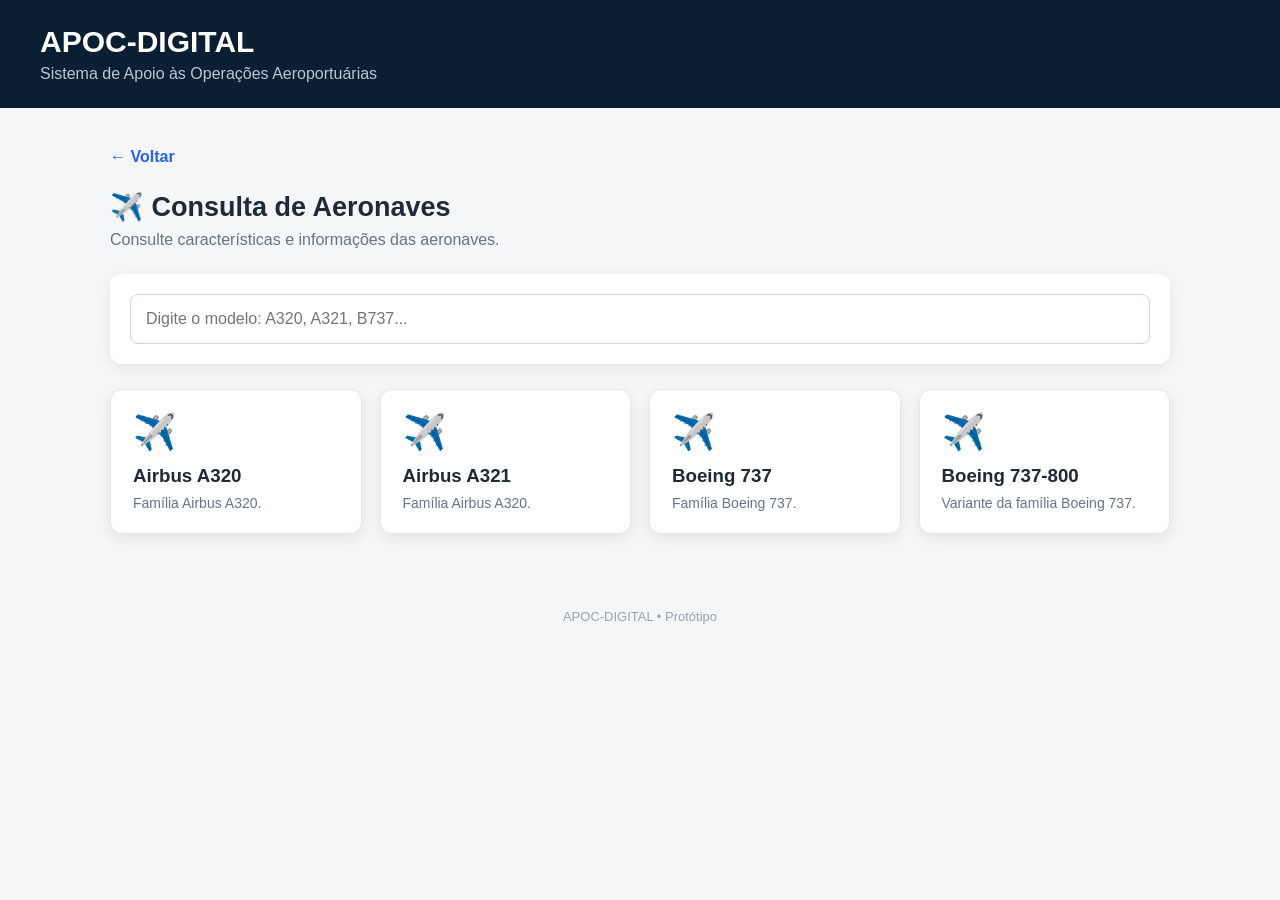
==== aeronaves.html @ 20aebe6c "Create aeronaves.html" ====
<!DOCTYPE html>
<html lang="pt-BR">

<head>

    <meta charset="UTF-8">

    <meta
        name="viewport"
        content="width=device-width, initial-scale=1.0"
    >

    <title>APOC-DIGITAL - Aeronaves</title>


    <style>

        * {
            box-sizing: border-box;
            margin: 0;
            padding: 0;
            font-family: Arial, sans-serif;
        }


        body {
            background: #f4f6f8;
            color: #1f2937;
            min-height: 100vh;
        }


        header {
            background: #0b1f33;
            color: white;
            padding: 25px 40px;
        }


        header h1 {
            font-size: 30px;
        }


        header p {
            margin-top: 6px;
            color: #b9c7d6;
        }


        main {
            max-width: 1100px;
            margin: 40px auto;
            padding: 0 20px;
        }


        .back {
            display: inline-block;
            margin-bottom: 25px;
            color: #2563eb;
            font-weight: bold;
            cursor: pointer;
        }


        .titulo {
            margin-bottom: 25px;
        }


        .titulo h2 {
            font-size: 27px;
            margin-bottom: 8px;
        }


        .titulo p {
            color: #64748b;
        }


        .busca {
            background: white;
            padding: 20px;
            border-radius: 12px;

            box-shadow:
                0 4px 15px rgba(0,0,0,0.08);

            margin-bottom: 25px;
        }


        .busca input {
            width: 100%;
            padding: 15px;

            border: 1px solid #cbd5e1;

            border-radius: 8px;

            font-size: 16px;
        }


        .lista {
            display: grid;

            grid-template-columns:
                repeat(auto-fit, minmax(250px, 1fr));

            gap: 18px;
        }


        .card {
            background: white;

            padding: 22px;

            border-radius: 12px;

            border: 1px solid #e5e7eb;

            box-shadow:
                0 4px 15px rgba(0,0,0,0.08);

            cursor: pointer;

            transition: 0.2s;
        }


        .card:hover {
            transform: translateY(-3px);

            box-shadow:
                0 8px 20px rgba(0,0,0,0.12);
        }


        .icone {
            font-size: 35px;
            margin-bottom: 12px;
        }


        .card h3 {
            margin-bottom: 8px;
        }


        .card p {
            color: #64748b;
            font-size: 14px;
        }


        .resultado {
            display: none;

            background: white;

            margin-top: 30px;

            padding: 25px;

            border-radius: 12px;

            box-shadow:
                0 4px 15px rgba(0,0,0,0.08);
        }


        .resultado h2 {
            margin-bottom: 20px;
        }


        .informacoes {
            display: grid;

            grid-template-columns:
                repeat(auto-fit, minmax(200px, 1fr));

            gap: 15px;
        }


        .info {
            background: #f8fafc;

            padding: 18px;

            border-radius: 8px;

            border: 1px solid #e2e8f0;
        }


        .info strong {
            display: block;

            margin-bottom: 7px;

            color: #475569;
        }


        .compatibilidade {
            margin-top: 20px;

            padding: 18px;

            background: #eff6ff;

            border: 1px solid #bfdbfe;

            border-radius: 8px;
        }


        .aviso {
            margin-top: 20px;

            padding: 15px;

            border-radius: 8px;

            background: #fff7ed;

            border: 1px solid #fed7aa;

            color: #7c2d12;
        }


        footer {
            text-align: center;

            margin-top: 50px;

            padding: 25px;

            color: #94a3b8;

            font-size: 13px;
        }


    </style>

</head>


<body>


<header>

    <h1>
        APOC-DIGITAL
    </h1>

    <p>
        Sistema de Apoio às Operações Aeroportuárias
    </p>

</header>


<main>


    <div
        class="back"
        onclick="voltar()"
    >
        ← Voltar
    </div>


    <section class="titulo">

        <h2>
            ✈️ Consulta de Aeronaves
        </h2>

        <p>
            Consulte características e informações
            das aeronaves.
        </p>

    </section>


    <section class="busca">

        <input
            type="text"
            id="pesquisa"
            placeholder="Digite o modelo: A320, A321, B737..."
            onkeyup="filtrar()"
        >

    </section>


    <section
        class="lista"
        id="lista"
    >


        <div
            class="card"
            data-nome="a320"
            onclick="abrir('A320')"
        >

            <div class="icone">
                ✈️
            </div>

            <h3>
                Airbus A320
            </h3>

            <p>
                Família Airbus A320.
            </p>

        </div>


        <div
            class="card"
            data-nome="a321"
            onclick="abrir('A321')"
        >

            <div class="icone">
                ✈️
            </div>

            <h3>
                Airbus A321
            </h3>

            <p>
                Família Airbus A320.
            </p>

        </div>


        <div
            class="card"
            data-nome="b737"
            onclick="abrir('B737')"
        >

            <div class="icone">
                ✈️
            </div>

            <h3>
                Boeing 737
            </h3>

            <p>
                Família Boeing 737.
            </p>

        </div>


        <div
            class="card"
            data-nome="b738"
            onclick="abrir('B738')"
        >

            <div class="icone">
                ✈️
            </div>

            <h3>
                Boeing 737-800
            </h3>

            <p>
                Variante da família Boeing 737.
            </p>

        </div>


    </section>


    <section
        class="resultado"
        id="resultado"
    >

        <h2 id="nome"></h2>


        <div class="informacoes">


            <div class="info">

                <strong>
                    Fabricante
                </strong>

                <span id="fabricante"></span>

            </div>


            <div class="info">

                <strong>
                    Envergadura
                </strong>

                <span id="envergadura"></span>

            </div>


            <div class="info">

                <strong>
                    Comprimento
                </strong>

                <span id="comprimento"></span>

            </div>


            <div class="info">

                <strong>
                    Categoria
                </strong>

                <span id="categoria"></span>

            </div>


        </div>


        <div class="compatibilidade">

            <strong>
                🅿️ Compatibilidade com posições
            </strong>

            <p
                id="posicoes"
                style="margin-top: 8px;"
            ></p>

        </div>


        <div class="aviso">

            ⚠️ <strong>Protótipo:</strong>

            Os dados de compatibilidade de posições
            nesta versão são demonstrativos.

            Antes de utilização operacional,
            deverão ser substituídos por dados
            oficiais e validados.

        </div>


    </section>


</main>


<footer>

    APOC-DIGITAL • Protótipo

</footer>


<script>


const aeronaves = {


    A320: {

        nome: "Airbus A320",

        fabricante: "Airbus",

        envergadura: "35,80 m",

        comprimento: "37,57 m",

        categoria: "Código C",

        posicoes:
            "Exemplo: posições compatíveis a definir."

    },


    A321: {

        nome: "Airbus A321",

        fabricante: "Airbus",

        envergadura: "35,80 m",

        comprimento: "44,51 m",

        categoria: "Código C",

        posicoes:
            "Exemplo: posições compatíveis a definir."

    },


    B737: {

        nome: "Boeing 737",

        fabricante: "Boeing",

        envergadura: "28,88 m",

        comprimento: "35,56 m",

        categoria: "Código C",

        posicoes:
            "Exemplo: posições compatíveis a definir."

    },


    B738: {

        nome: "Boeing 737-800",

        fabricante: "Boeing",

        envergadura: "35,80 m",

        comprimento: "39,47 m",

        categoria: "Código C",

        posicoes:
            "Exemplo: posições compatíveis a definir."

    }


};


function abrir(codigo) {

    const aviao =
        aeronaves[codigo];


    document.getElementById("nome").textContent =
        aviao.nome;


    document.getElementById("fabricante").textContent =
        aviao.fabricante;


    document.getElementById("envergadura").textContent =
        aviao.envergadura;


    document.getElementById("comprimento").textContent =
        aviao.comprimento;


    document.getElementById("categoria").textContent =
        aviao.categoria;


    document.getElementById("posicoes").textContent =
        aviao.posicoes;


    document.getElementById("resultado").style.display =
        "block";


    window.scrollTo({

        top:
            document.getElementById("resultado").offsetTop - 20,

        behavior: "smooth"

    });

}


function filtrar() {

    const busca =
        document
        .getElementById("pesquisa")
        .value
        .toLowerCase();


    const cards =
        document.querySelectorAll(".card");


    cards.forEach(function(card) {

        const nome =
            card.dataset.nome;


        if (nome.includes(busca)) {

            card.style.display =
                "block";

        } else {

            card.style.display =
                "none";

        }

    });

}


function voltar() {

    window.location.href =
        "index.html";

}


</script>


</body>

</html>
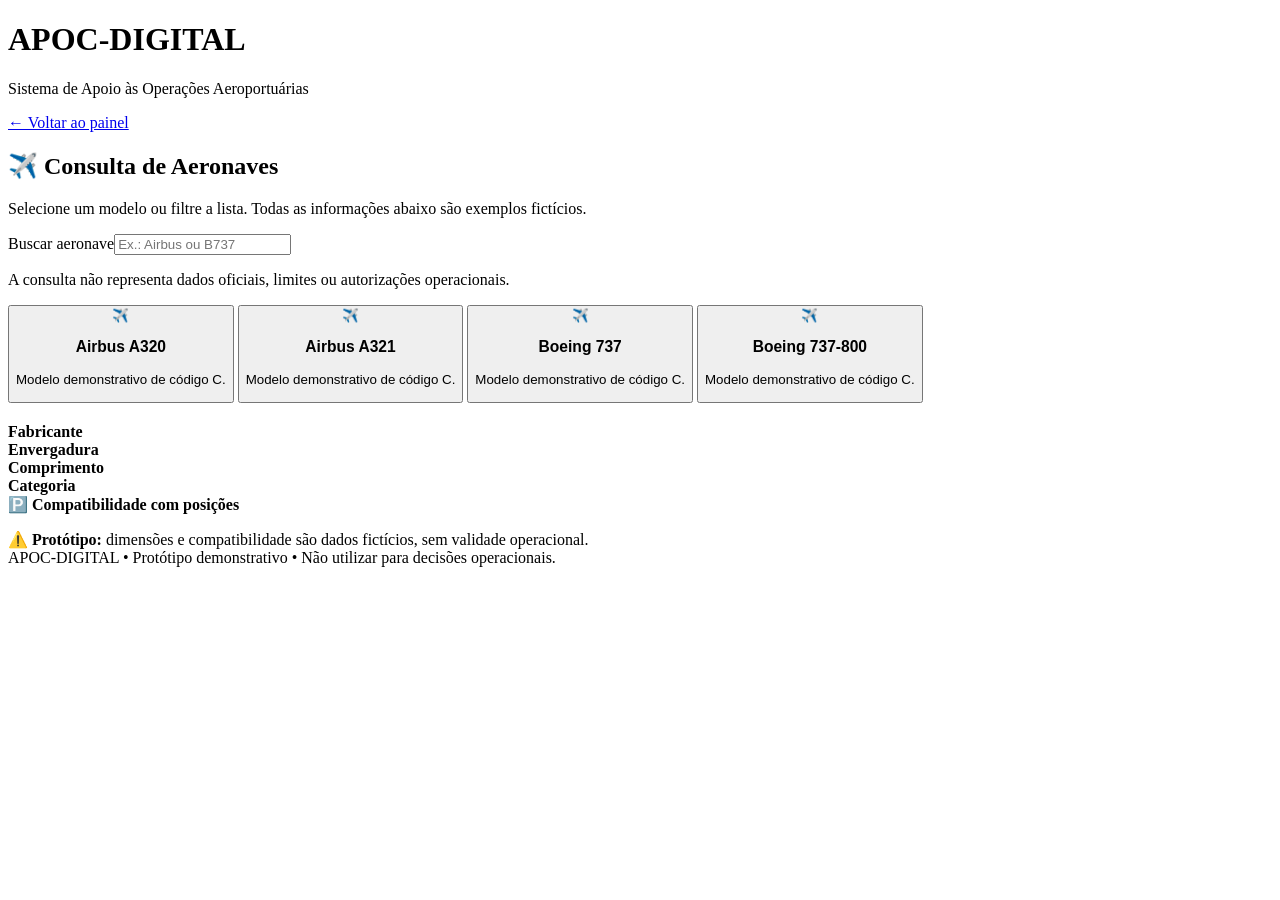
==== commit 01f0417b: "Atualiza protótipo APOC-DIGITAL" ====
--- a/aeronaves.html
+++ b/aeronaves.html
@@ -1,678 +1,52 @@
-<!DOCTYPE html>
+<!doctype html>
 <html lang="pt-BR">
-
 <head>
-
-    <meta charset="UTF-8">
-
-    <meta
-        name="viewport"
-        content="width=device-width, initial-scale=1.0"
-    >
-
-    <title>APOC-DIGITAL - Aeronaves</title>
-
-
-    <style>
-
-        * {
-            box-sizing: border-box;
-            margin: 0;
-            padding: 0;
-            font-family: Arial, sans-serif;
-        }
-
-
-        body {
-            background: #f4f6f8;
-            color: #1f2937;
-            min-height: 100vh;
-        }
-
-
-        header {
-            background: #0b1f33;
-            color: white;
-            padding: 25px 40px;
-        }
-
-
-        header h1 {
-            font-size: 30px;
-        }
-
-
-        header p {
-            margin-top: 6px;
-            color: #b9c7d6;
-        }
-
-
-        main {
-            max-width: 1100px;
-            margin: 40px auto;
-            padding: 0 20px;
-        }
-
-
-        .back {
-            display: inline-block;
-            margin-bottom: 25px;
-            color: #2563eb;
-            font-weight: bold;
-            cursor: pointer;
-        }
-
-
-        .titulo {
-            margin-bottom: 25px;
-        }
-
-
-        .titulo h2 {
-            font-size: 27px;
-            margin-bottom: 8px;
-        }
-
-
-        .titulo p {
-            color: #64748b;
-        }
-
-
-        .busca {
-            background: white;
-            padding: 20px;
-            border-radius: 12px;
-
-            box-shadow:
-                0 4px 15px rgba(0,0,0,0.08);
-
-            margin-bottom: 25px;
-        }
-
-
-        .busca input {
-            width: 100%;
-            padding: 15px;
-
-            border: 1px solid #cbd5e1;
-
-            border-radius: 8px;
-
-            font-size: 16px;
-        }
-
-
-        .lista {
-            display: grid;
-
-            grid-template-columns:
-                repeat(auto-fit, minmax(250px, 1fr));
-
-            gap: 18px;
-        }
-
-
-        .card {
-            background: white;
-
-            padding: 22px;
-
-            border-radius: 12px;
-
-            border: 1px solid #e5e7eb;
-
-            box-shadow:
-                0 4px 15px rgba(0,0,0,0.08);
-
-            cursor: pointer;
-
-            transition: 0.2s;
-        }
-
-
-        .card:hover {
-            transform: translateY(-3px);
-
-            box-shadow:
-                0 8px 20px rgba(0,0,0,0.12);
-        }
-
-
-        .icone {
-            font-size: 35px;
-            margin-bottom: 12px;
-        }
-
-
-        .card h3 {
-            margin-bottom: 8px;
-        }
-
-
-        .card p {
-            color: #64748b;
-            font-size: 14px;
-        }
-
-
-        .resultado {
-            display: none;
-
-            background: white;
-
-            margin-top: 30px;
-
-            padding: 25px;
-
-            border-radius: 12px;
-
-            box-shadow:
-                0 4px 15px rgba(0,0,0,0.08);
-        }
-
-
-        .resultado h2 {
-            margin-bottom: 20px;
-        }
-
-
-        .informacoes {
-            display: grid;
-
-            grid-template-columns:
-                repeat(auto-fit, minmax(200px, 1fr));
-
-            gap: 15px;
-        }
-
-
-        .info {
-            background: #f8fafc;
-
-            padding: 18px;
-
-            border-radius: 8px;
-
-            border: 1px solid #e2e8f0;
-        }
-
-
-        .info strong {
-            display: block;
-
-            margin-bottom: 7px;
-
-            color: #475569;
-        }
-
-
-        .compatibilidade {
-            margin-top: 20px;
-
-            padding: 18px;
-
-            background: #eff6ff;
-
-            border: 1px solid #bfdbfe;
-
-            border-radius: 8px;
-        }
-
-
-        .aviso {
-            margin-top: 20px;
-
-            padding: 15px;
-
-            border-radius: 8px;
-
-            background: #fff7ed;
-
-            border: 1px solid #fed7aa;
-
-            color: #7c2d12;
-        }
-
-
-        footer {
-            text-align: center;
-
-            margin-top: 50px;
-
-            padding: 25px;
-
-            color: #94a3b8;
-
-            font-size: 13px;
-        }
-
-
-    </style>
-
+  <meta charset="UTF-8">
+  <meta name="viewport" content="width=device-width, initial-scale=1.0">
+  <meta name="description" content="Consulta demonstrativa de aeronaves.">
+  <title>APOC-DIGITAL | Aeronaves</title>
+  <link rel="stylesheet" href="styles.css">
 </head>
-
-
 <body>
-
-
-<header>
-
-    <h1>
-        APOC-DIGITAL
-    </h1>
-
-    <p>
-        Sistema de Apoio às Operações Aeroportuárias
-    </p>
-
-</header>
-
-
-<main>
-
-
-    <div
-        class="back"
-        onclick="voltar()"
-    >
-        ← Voltar
-    </div>
-
-
-    <section class="titulo">
-
-        <h2>
-            ✈️ Consulta de Aeronaves
-        </h2>
-
-        <p>
-            Consulte características e informações
-            das aeronaves.
-        </p>
-
+  <header class="site-header"><h1>APOC-DIGITAL</h1><p>Sistema de Apoio às Operações Aeroportuárias</p></header>
+  <main>
+    <a class="back-link" href="index.html">← Voltar ao painel</a>
+    <section class="title-section"><h2>✈️ Consulta de Aeronaves</h2><p>Selecione um modelo ou filtre a lista. Todas as informações abaixo são exemplos fictícios.</p></section>
+    <section class="search-panel"><label for="pesquisa">Buscar aeronave</label><input id="pesquisa" type="search" placeholder="Ex.: Airbus ou B737" autocomplete="off"><p class="search-hint">A consulta não representa dados oficiais, limites ou autorizações operacionais.</p></section>
+    <section class="card-grid" id="lista" aria-live="polite">
+      <button class="card" type="button" data-nome="airbus a320 a320" data-codigo="A320"><div class="card-icon" aria-hidden="true">✈️</div><h3>Airbus A320</h3><p>Modelo demonstrativo de código C.</p></button>
+      <button class="card" type="button" data-nome="airbus a321 a321" data-codigo="A321"><div class="card-icon" aria-hidden="true">✈️</div><h3>Airbus A321</h3><p>Modelo demonstrativo de código C.</p></button>
+      <button class="card" type="button" data-nome="boeing 737 b737" data-codigo="B737"><div class="card-icon" aria-hidden="true">✈️</div><h3>Boeing 737</h3><p>Modelo demonstrativo de código C.</p></button>
+      <button class="card" type="button" data-nome="boeing 737-800 b738" data-codigo="B738"><div class="card-icon" aria-hidden="true">✈️</div><h3>Boeing 737-800</h3><p>Modelo demonstrativo de código C.</p></button>
+      <p class="empty-state" id="sem-resultados" hidden>Nenhuma aeronave demonstrativa encontrada.</p>
     </section>
-
-
-    <section class="busca">
-
-        <input
-            type="text"
-            id="pesquisa"
-            placeholder="Digite o modelo: A320, A321, B737..."
-            onkeyup="filtrar()"
-        >
-
+    <section class="result" id="resultado" aria-live="polite" tabindex="-1">
+      <h2 id="nome"></h2>
+      <div class="info-grid"><div class="info"><strong>Fabricante</strong><span id="fabricante"></span></div><div class="info"><strong>Envergadura</strong><span id="envergadura"></span></div><div class="info"><strong>Comprimento</strong><span id="comprimento"></span></div><div class="info"><strong>Categoria</strong><span id="categoria"></span></div></div>
+      <div class="compatibility"><strong>🅿️ Compatibilidade com posições</strong><p id="posicoes"></p></div>
+      <div class="notice">⚠️ <strong>Protótipo:</strong> dimensões e compatibilidade são dados fictícios, sem validade operacional.</div>
     </section>
-
-
-    <section
-        class="lista"
-        id="lista"
-    >
-
-
-        <div
-            class="card"
-            data-nome="a320"
-            onclick="abrir('A320')"
-        >
-
-            <div class="icone">
-                ✈️
-            </div>
-
-            <h3>
-                Airbus A320
-            </h3>
-
-            <p>
-                Família Airbus A320.
-            </p>
-
-        </div>
-
-
-        <div
-            class="card"
-            data-nome="a321"
-            onclick="abrir('A321')"
-        >
-
-            <div class="icone">
-                ✈️
-            </div>
-
-            <h3>
-                Airbus A321
-            </h3>
-
-            <p>
-                Família Airbus A320.
-            </p>
-
-        </div>
-
-
-        <div
-            class="card"
-            data-nome="b737"
-            onclick="abrir('B737')"
-        >
-
-            <div class="icone">
-                ✈️
-            </div>
-
-            <h3>
-                Boeing 737
-            </h3>
-
-            <p>
-                Família Boeing 737.
-            </p>
-
-        </div>
-
-
-        <div
-            class="card"
-            data-nome="b738"
-            onclick="abrir('B738')"
-        >
-
-            <div class="icone">
-                ✈️
-            </div>
-
-            <h3>
-                Boeing 737-800
-            </h3>
-
-            <p>
-                Variante da família Boeing 737.
-            </p>
-
-        </div>
-
-
-    </section>
-
-
-    <section
-        class="resultado"
-        id="resultado"
-    >
-
-        <h2 id="nome"></h2>
-
-
-        <div class="informacoes">
-
-
-            <div class="info">
-
-                <strong>
-                    Fabricante
-                </strong>
-
-                <span id="fabricante"></span>
-
-            </div>
-
-
-            <div class="info">
-
-                <strong>
-                    Envergadura
-                </strong>
-
-                <span id="envergadura"></span>
-
-            </div>
-
-
-            <div class="info">
-
-                <strong>
-                    Comprimento
-                </strong>
-
-                <span id="comprimento"></span>
-
-            </div>
-
-
-            <div class="info">
-
-                <strong>
-                    Categoria
-                </strong>
-
-                <span id="categoria"></span>
-
-            </div>
-
-
-        </div>
-
-
-        <div class="compatibilidade">
-
-            <strong>
-                🅿️ Compatibilidade com posições
-            </strong>
-
-            <p
-                id="posicoes"
-                style="margin-top: 8px;"
-            ></p>
-
-        </div>
-
-
-        <div class="aviso">
-
-            ⚠️ <strong>Protótipo:</strong>
-
-            Os dados de compatibilidade de posições
-            nesta versão são demonstrativos.
-
-            Antes de utilização operacional,
-            deverão ser substituídos por dados
-            oficiais e validados.
-
-        </div>
-
-
-    </section>
-
-
-</main>
-
-
-<footer>
-
-    APOC-DIGITAL • Protótipo
-
-</footer>
-
-
-<script>
-
-
-const aeronaves = {
-
-
-    A320: {
-
-        nome: "Airbus A320",
-
-        fabricante: "Airbus",
-
-        envergadura: "35,80 m",
-
-        comprimento: "37,57 m",
-
-        categoria: "Código C",
-
-        posicoes:
-            "Exemplo: posições compatíveis a definir."
-
-    },
-
-
-    A321: {
-
-        nome: "Airbus A321",
-
-        fabricante: "Airbus",
-
-        envergadura: "35,80 m",
-
-        comprimento: "44,51 m",
-
-        categoria: "Código C",
-
-        posicoes:
-            "Exemplo: posições compatíveis a definir."
-
-    },
-
-
-    B737: {
-
-        nome: "Boeing 737",
-
-        fabricante: "Boeing",
-
-        envergadura: "28,88 m",
-
-        comprimento: "35,56 m",
-
-        categoria: "Código C",
-
-        posicoes:
-            "Exemplo: posições compatíveis a definir."
-
-    },
-
-
-    B738: {
-
-        nome: "Boeing 737-800",
-
-        fabricante: "Boeing",
-
-        envergadura: "35,80 m",
-
-        comprimento: "39,47 m",
-
-        categoria: "Código C",
-
-        posicoes:
-            "Exemplo: posições compatíveis a definir."
-
+  </main>
+  <footer>APOC-DIGITAL • Protótipo demonstrativo • Não utilizar para decisões operacionais.</footer>
+  <script>
+    const aeronaves = {
+      A320: { nome: 'Airbus A320', fabricante: 'Airbus', envergadura: 'Exemplo: 35,80 m', comprimento: 'Exemplo: 37,57 m', categoria: 'Exemplo: Código C', posicoes: 'Exemplo: posições compatíveis a definir.' },
+      A321: { nome: 'Airbus A321', fabricante: 'Airbus', envergadura: 'Exemplo: 35,80 m', comprimento: 'Exemplo: 44,51 m', categoria: 'Exemplo: Código C', posicoes: 'Exemplo: posições compatíveis a definir.' },
+      B737: { nome: 'Boeing 737', fabricante: 'Boeing', envergadura: 'Exemplo: 28,88 m', comprimento: 'Exemplo: 35,56 m', categoria: 'Exemplo: Código C', posicoes: 'Exemplo: posições compatíveis a definir.' },
+      B738: { nome: 'Boeing 737-800', fabricante: 'Boeing', envergadura: 'Exemplo: 35,80 m', comprimento: 'Exemplo: 39,47 m', categoria: 'Exemplo: Código C', posicoes: 'Exemplo: posições compatíveis a definir.' }
+    };
+    const resultado = document.getElementById('resultado');
+    function abrir(codigo) {
+      const aviao = aeronaves[codigo];
+      for (const campo of ['nome', 'fabricante', 'envergadura', 'comprimento', 'categoria', 'posicoes']) document.getElementById(campo).textContent = aviao[campo];
+      resultado.style.display = 'block'; resultado.focus(); resultado.scrollIntoView({ behavior: 'smooth', block: 'start' });
     }
-
-
-};
-
-
-function abrir(codigo) {
-
-    const aviao =
-        aeronaves[codigo];
-
-
-    document.getElementById("nome").textContent =
-        aviao.nome;
-
-
-    document.getElementById("fabricante").textContent =
-        aviao.fabricante;
-
-
-    document.getElementById("envergadura").textContent =
-        aviao.envergadura;
-
-
-    document.getElementById("comprimento").textContent =
-        aviao.comprimento;
-
-
-    document.getElementById("categoria").textContent =
-        aviao.categoria;
-
-
-    document.getElementById("posicoes").textContent =
-        aviao.posicoes;
-
-
-    document.getElementById("resultado").style.display =
-        "block";
-
-
-    window.scrollTo({
-
-        top:
-            document.getElementById("resultado").offsetTop - 20,
-
-        behavior: "smooth"
-
+    document.querySelectorAll('[data-codigo]').forEach((card) => card.addEventListener('click', () => abrir(card.dataset.codigo)));
+    document.getElementById('pesquisa').addEventListener('input', (event) => {
+      const busca = event.target.value.trim().toLocaleLowerCase('pt-BR'); let visiveis = 0;
+      document.querySelectorAll('[data-codigo]').forEach((card) => { const exibir = card.dataset.nome.includes(busca); card.hidden = !exibir; if (exibir) visiveis += 1; });
+      document.getElementById('sem-resultados').hidden = visiveis !== 0;
     });
-
-}
-
-
-function filtrar() {
-
-    const busca =
-        document
-        .getElementById("pesquisa")
-        .value
-        .toLowerCase();
-
-
-    const cards =
-        document.querySelectorAll(".card");
-
-
-    cards.forEach(function(card) {
-
-        const nome =
-            card.dataset.nome;
-
-
-        if (nome.includes(busca)) {
-
-            card.style.display =
-                "block";
-
-        } else {
-
-            card.style.display =
-                "none";
-
-        }
-
-    });
-
-}
-
-
-function voltar() {
-
-    window.location.href =
-        "index.html";
-
-}
-
-
-</script>
-
-
+  </script>
 </body>
-
-</html>
+</html>
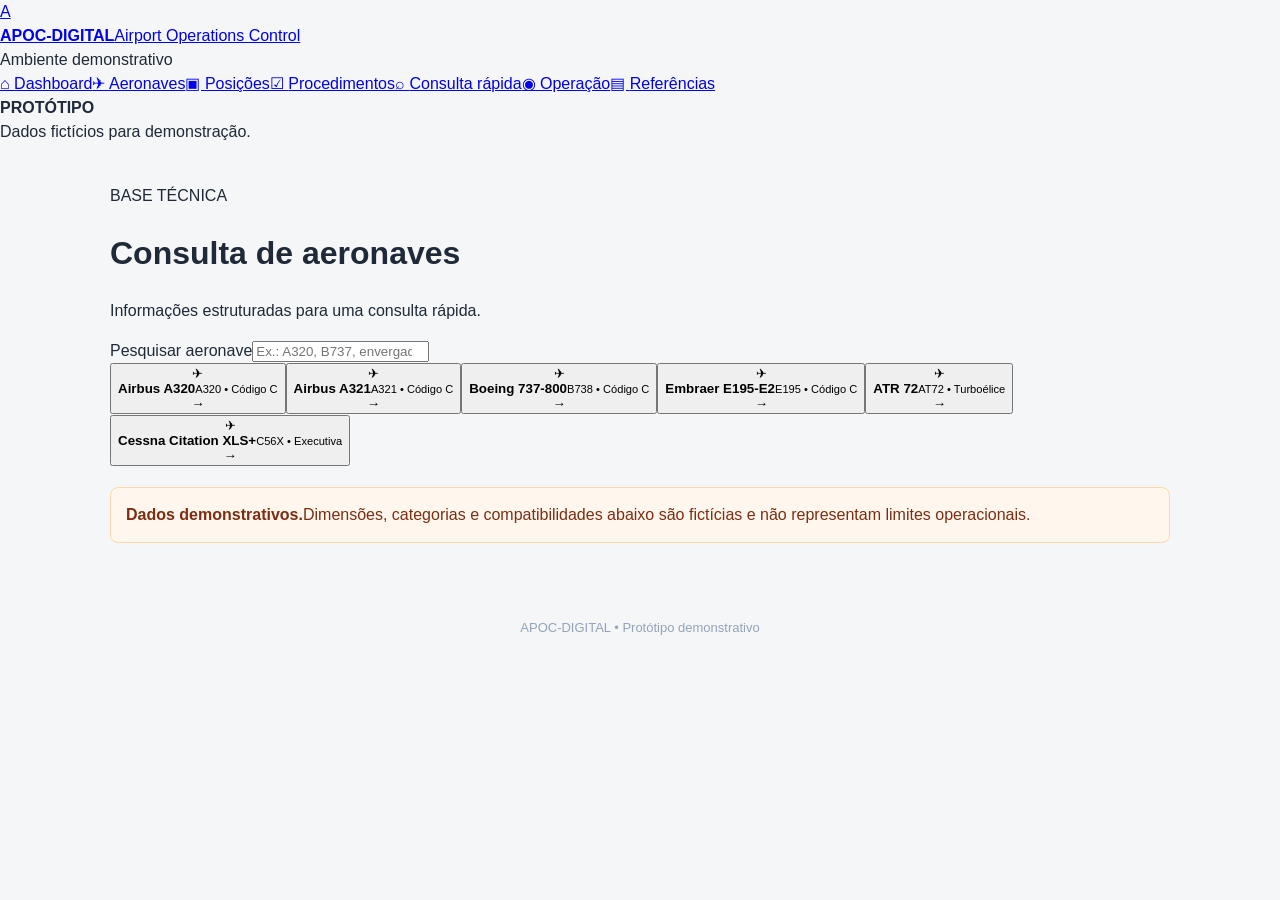
==== commit 4ca5faef: "APOC-DIGITAL v2: estrutura inspirada no APOC ON BOARD" ====
--- a/aeronaves.html
+++ b/aeronaves.html
@@ -1,52 +1,21 @@
-<!doctype html>
-<html lang="pt-BR">
-<head>
-  <meta charset="UTF-8">
-  <meta name="viewport" content="width=device-width, initial-scale=1.0">
-  <meta name="description" content="Consulta demonstrativa de aeronaves.">
-  <title>APOC-DIGITAL | Aeronaves</title>
-  <link rel="stylesheet" href="styles.css">
-</head>
-<body>
-  <header class="site-header"><h1>APOC-DIGITAL</h1><p>Sistema de Apoio às Operações Aeroportuárias</p></header>
-  <main>
-    <a class="back-link" href="index.html">← Voltar ao painel</a>
-    <section class="title-section"><h2>✈️ Consulta de Aeronaves</h2><p>Selecione um modelo ou filtre a lista. Todas as informações abaixo são exemplos fictícios.</p></section>
-    <section class="search-panel"><label for="pesquisa">Buscar aeronave</label><input id="pesquisa" type="search" placeholder="Ex.: Airbus ou B737" autocomplete="off"><p class="search-hint">A consulta não representa dados oficiais, limites ou autorizações operacionais.</p></section>
-    <section class="card-grid" id="lista" aria-live="polite">
-      <button class="card" type="button" data-nome="airbus a320 a320" data-codigo="A320"><div class="card-icon" aria-hidden="true">✈️</div><h3>Airbus A320</h3><p>Modelo demonstrativo de código C.</p></button>
-      <button class="card" type="button" data-nome="airbus a321 a321" data-codigo="A321"><div class="card-icon" aria-hidden="true">✈️</div><h3>Airbus A321</h3><p>Modelo demonstrativo de código C.</p></button>
-      <button class="card" type="button" data-nome="boeing 737 b737" data-codigo="B737"><div class="card-icon" aria-hidden="true">✈️</div><h3>Boeing 737</h3><p>Modelo demonstrativo de código C.</p></button>
-      <button class="card" type="button" data-nome="boeing 737-800 b738" data-codigo="B738"><div class="card-icon" aria-hidden="true">✈️</div><h3>Boeing 737-800</h3><p>Modelo demonstrativo de código C.</p></button>
-      <p class="empty-state" id="sem-resultados" hidden>Nenhuma aeronave demonstrativa encontrada.</p>
-    </section>
-    <section class="result" id="resultado" aria-live="polite" tabindex="-1">
-      <h2 id="nome"></h2>
-      <div class="info-grid"><div class="info"><strong>Fabricante</strong><span id="fabricante"></span></div><div class="info"><strong>Envergadura</strong><span id="envergadura"></span></div><div class="info"><strong>Comprimento</strong><span id="comprimento"></span></div><div class="info"><strong>Categoria</strong><span id="categoria"></span></div></div>
-      <div class="compatibility"><strong>🅿️ Compatibilidade com posições</strong><p id="posicoes"></p></div>
-      <div class="notice">⚠️ <strong>Protótipo:</strong> dimensões e compatibilidade são dados fictícios, sem validade operacional.</div>
-    </section>
-  </main>
-  <footer>APOC-DIGITAL • Protótipo demonstrativo • Não utilizar para decisões operacionais.</footer>
-  <script>
-    const aeronaves = {
-      A320: { nome: 'Airbus A320', fabricante: 'Airbus', envergadura: 'Exemplo: 35,80 m', comprimento: 'Exemplo: 37,57 m', categoria: 'Exemplo: Código C', posicoes: 'Exemplo: posições compatíveis a definir.' },
-      A321: { nome: 'Airbus A321', fabricante: 'Airbus', envergadura: 'Exemplo: 35,80 m', comprimento: 'Exemplo: 44,51 m', categoria: 'Exemplo: Código C', posicoes: 'Exemplo: posições compatíveis a definir.' },
-      B737: { nome: 'Boeing 737', fabricante: 'Boeing', envergadura: 'Exemplo: 28,88 m', comprimento: 'Exemplo: 35,56 m', categoria: 'Exemplo: Código C', posicoes: 'Exemplo: posições compatíveis a definir.' },
-      B738: { nome: 'Boeing 737-800', fabricante: 'Boeing', envergadura: 'Exemplo: 35,80 m', comprimento: 'Exemplo: 39,47 m', categoria: 'Exemplo: Código C', posicoes: 'Exemplo: posições compatíveis a definir.' }
-    };
-    const resultado = document.getElementById('resultado');
-    function abrir(codigo) {
-      const aviao = aeronaves[codigo];
-      for (const campo of ['nome', 'fabricante', 'envergadura', 'comprimento', 'categoria', 'posicoes']) document.getElementById(campo).textContent = aviao[campo];
-      resultado.style.display = 'block'; resultado.focus(); resultado.scrollIntoView({ behavior: 'smooth', block: 'start' });
-    }
-    document.querySelectorAll('[data-codigo]').forEach((card) => card.addEventListener('click', () => abrir(card.dataset.codigo)));
-    document.getElementById('pesquisa').addEventListener('input', (event) => {
-      const busca = event.target.value.trim().toLocaleLowerCase('pt-BR'); let visiveis = 0;
-      document.querySelectorAll('[data-codigo]').forEach((card) => { const exibir = card.dataset.nome.includes(busca); card.hidden = !exibir; if (exibir) visiveis += 1; });
-      document.getElementById('sem-resultados').hidden = visiveis !== 0;
-    });
-  </script>
-</body>
-</html>+<!doctype html><html lang="pt-BR"><head><meta charset="UTF-8"><meta name="viewport" content="width=device-width,initial-scale=1"><title>APOC-DIGITAL | Aeronaves</title><link rel="stylesheet" href="styles.css"></head><body>
+<header class="topbar"><a class="brand" href="index.html"><div class="brand-mark">A</div><div><strong>APOC-DIGITAL</strong><span>Airport Operations Control</span></div></a><div class="top-status"><span class="dot"></span> Ambiente demonstrativo</div></header>
+<div class="shell"><aside class="sidebar"><nav><a href="index.html">⌂ <span>Dashboard</span></a><a class="active" href="aeronaves.html">✈ <span>Aeronaves</span></a><a href="posicoes.html">▣ <span>Posições</span></a><a href="procedimentos.html">☑ <span>Procedimentos</span></a><a href="consulta-rapida.html">⌕ <span>Consulta rápida</span></a><a href="operacao.html">◉ <span>Operação</span></a><a href="referencias.html">▤ <span>Referências</span></a></nav><div class="side-note"><b>PROTÓTIPO</b><br>Dados fictícios para demonstração.</div></aside>
+<main class="content"><div class="page-head"><div><span class="eyebrow">BASE TÉCNICA</span><h1>Consulta de aeronaves</h1><p>Informações estruturadas para uma consulta rápida.</p></div></div>
+<div class="searchbar"><label for="busca">Pesquisar aeronave</label><input id="busca" type="search" placeholder="Ex.: A320, B737, envergadura..."></div>
+<section class="aircraft-grid" id="lista"></section>
+<section class="detail-panel" id="detalhe" hidden></section>
+<div class="notice"><strong>Dados demonstrativos.</strong><span>Dimensões, categorias e compatibilidades abaixo são fictícias e não representam limites operacionais.</span></div>
+</main></div><footer>APOC-DIGITAL • Protótipo demonstrativo</footer>
+<script>
+const data=[
+{name:'Airbus A320',code:'A320',cat:'Código C',span:'35,80 m',length:'37,57 m',type:'Passageiros',compat:'P01 • P02 • P05'},
+{name:'Airbus A321',code:'A321',cat:'Código C',span:'35,80 m',length:'44,51 m',type:'Passageiros',compat:'P01 • P02 • P06'},
+{name:'Boeing 737-800',code:'B738',cat:'Código C',span:'35,80 m',length:'39,47 m',type:'Passageiros',compat:'P01 • P03 • P05'},
+{name:'Embraer E195-E2',code:'E195',cat:'Código C',span:'35,10 m',length:'41,50 m',type:'Passageiros',compat:'P02 • P04 • P07'},
+{name:'ATR 72',code:'AT72',cat:'Turboélice',span:'27,05 m',length:'27,17 m',type:'Passageiros',compat:'P04 • P08 • P09'},
+{name:'Cessna Citation XLS+',code:'C56X',cat:'Executiva',span:'17,17 m',length:'16,00 m',type:'Aviação geral',compat:'P10 • P11 • P12'}];
+const list=document.getElementById('lista'), detail=document.getElementById('detalhe');
+function render(q=''){list.innerHTML='';data.filter(x=>(x.name+' '+x.code+' '+x.cat+' '+x.type).toLowerCase().includes(q.toLowerCase())).forEach(x=>{const b=document.createElement('button');b.className='air-card';b.innerHTML='<span class="plane">✈</span><div><b>'+x.name+'</b><small>'+x.code+' • '+x.cat+'</small></div><span>→</span>';b.onclick=()=>{detail.hidden=false;detail.innerHTML='<div class="detail-head"><div><span class="eyebrow">FICHA DEMONSTRATIVA</span><h2>'+x.name+'</h2></div><button onclick="this.parentElement.parentElement.hidden=true">Fechar</button></div><div class="info-grid"><div class="info"><b>Envergadura</b><span>'+x.span+'</span></div><div class="info"><b>Comprimento</b><span>'+x.length+'</span></div><div class="info"><b>Categoria</b><span>'+x.cat+'</span></div><div class="info"><b>Tipo de operação</b><span>'+x.type+'</span></div></div><div class="compat"><b>Posições compatíveis — exemplo</b><span>'+x.compat+'</span></div>';detail.scrollIntoView({behavior:'smooth'});};list.appendChild(b)})}
+document.getElementById('busca').oninput=e=>render(e.target.value);render();
+</script></body></html>
--- a/styles.css
+++ b/styles.css
@@ -0,0 +1,67 @@
+:root {
+  --navy: #0b1f33;
+  --blue: #2563eb;
+  --blue-soft: #eff6ff;
+  --text: #1f2937;
+  --muted: #64748b;
+  --surface: #ffffff;
+  --background: #f4f6f8;
+  --border: #e2e8f0;
+  --warning-background: #fff7ed;
+  --warning-border: #fed7aa;
+}
+* { box-sizing: border-box; }
+html { scroll-behavior: smooth; }
+body { min-height: 100vh; margin: 0; background: var(--background); color: var(--text); font-family: Arial, sans-serif; line-height: 1.5; }
+.site-header { padding: 25px 40px; background: var(--navy); color: #fff; }
+.site-header h1 { margin: 0; font-size: clamp(1.55rem, 4vw, 1.9rem); letter-spacing: .5px; }
+.site-header p { margin: 6px 0 0; color: #b9c7d6; }
+main { max-width: 1100px; margin: 40px auto; padding: 0 20px; }
+footer { margin-top: 50px; padding: 25px; color: #94a3b8; font-size: .8125rem; text-align: center; }
+.back-link { display: inline-block; margin-bottom: 25px; color: var(--blue); font-weight: 700; text-decoration: none; }
+.back-link:hover { text-decoration: underline; }
+.title-section { margin-bottom: 25px; }
+.title-section h2 { margin: 0 0 8px; font-size: clamp(1.5rem, 4vw, 1.7rem); }
+.title-section p, .welcome p { margin: 0; color: var(--muted); }
+.welcome { margin-bottom: 30px; }
+.welcome h2 { margin: 0 0 8px; font-size: clamp(1.5rem, 4vw, 1.7rem); }
+.menu, .card-grid { display: grid; grid-template-columns: repeat(auto-fit, minmax(230px, 1fr)); gap: 20px; }
+.card, .result, .search-panel, .status, .procedure, .quick-result { background: var(--surface); border: 1px solid var(--border); border-radius: 12px; box-shadow: 0 4px 15px rgb(0 0 0 / 8%); }
+.card { padding: 24px; transition: transform .2s, box-shadow .2s; }
+a.card { color: inherit; text-decoration: none; }
+button.card { width: 100%; color: inherit; font: inherit; text-align: left; cursor: pointer; }
+.card:hover, .card:focus-visible { transform: translateY(-3px); box-shadow: 0 8px 22px rgb(0 0 0 / 12%); }
+.card:focus-visible, input:focus-visible, button:focus-visible { outline: 3px solid #93c5fd; outline-offset: 2px; }
+.card-icon { margin-bottom: 12px; font-size: 2.15rem; }
+.card h3 { margin: 0 0 8px; font-size: 1.18rem; }
+.card p { margin: 0; color: var(--muted); font-size: .9rem; }
+.status { margin-top: 30px; padding: 20px; }
+.status h3 { margin: 0 0 8px; }
+.status p { margin: 0; color: var(--muted); font-size: .9rem; }
+.status-indicator { display: inline-block; width: 9px; height: 9px; margin-right: 7px; border-radius: 50%; background: #22c55e; }
+.search-panel { margin-bottom: 25px; padding: 20px; }
+.search-panel label { display: block; margin-bottom: 8px; font-weight: 700; }
+.search-panel input { width: 100%; padding: 14px; border: 1px solid #cbd5e1; border-radius: 8px; color: var(--text); font: inherit; }
+.search-hint { margin: 8px 0 0; color: var(--muted); font-size: .85rem; }
+.empty-state { grid-column: 1 / -1; margin: 0; color: var(--muted); }
+.result, .quick-result { display: none; margin-top: 30px; padding: 25px; }
+.result h2, .quick-result h2 { margin: 0 0 20px; }
+.info-grid { display: grid; grid-template-columns: repeat(auto-fit, minmax(190px, 1fr)); gap: 15px; }
+.info { padding: 18px; border: 1px solid var(--border); border-radius: 8px; background: #f8fafc; }
+.info strong { display: block; margin-bottom: 7px; color: #475569; }
+.compatibility { margin-top: 20px; padding: 18px; border: 1px solid #bfdbfe; border-radius: 8px; background: var(--blue-soft); }
+.compatibility p { margin: 8px 0 0; }
+.notice { margin-top: 20px; padding: 15px; border: 1px solid var(--warning-border); border-radius: 8px; background: var(--warning-background); color: #7c2d12; }
+.procedure-list { display: grid; gap: 16px; }
+.procedure { padding: 22px; }
+.procedure h3 { margin: 0 0 8px; }
+.procedure p { margin: 0 0 14px; color: var(--muted); }
+.procedure details { border-top: 1px solid var(--border); padding-top: 12px; }
+.procedure summary { cursor: pointer; color: var(--blue); font-weight: 700; }
+.procedure ol { margin: 12px 0 0; padding-left: 22px; }
+.tag { display: inline-block; margin-bottom: 10px; padding: 3px 8px; border-radius: 99px; background: var(--blue-soft); color: #1d4ed8; font-size: .75rem; font-weight: 700; }
+@media (max-width: 600px) {
+  .site-header { padding: 20px; }
+  main { margin-top: 25px; }
+  .card-grid, .menu { grid-template-columns: 1fr; }
+}
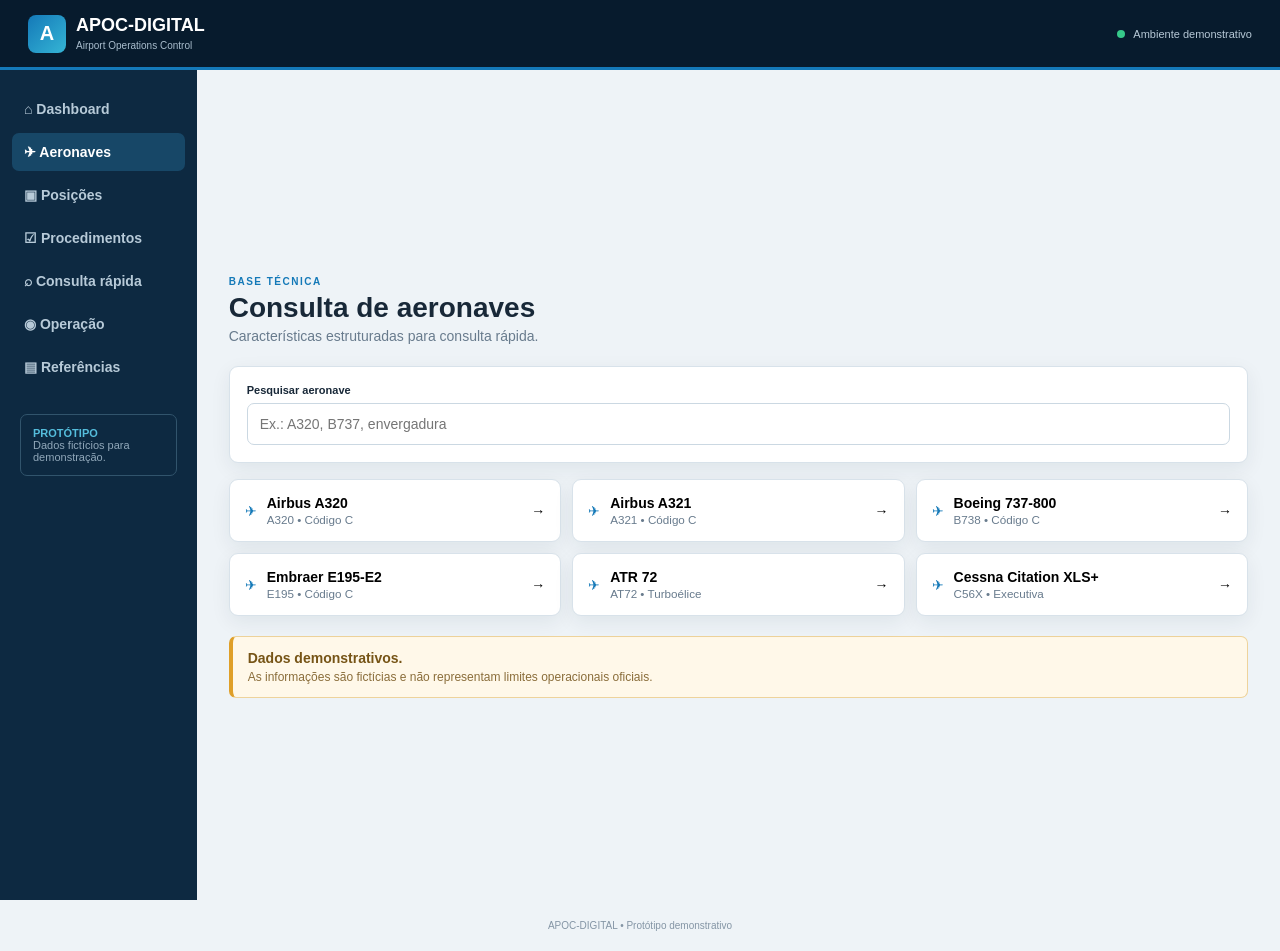
==== commit daff2fa0: "APOC-DIGITAL v2: módulos base inspirados no APOC ON BOARD" ====
--- a/aeronaves.html
+++ b/aeronaves.html
@@ -1,21 +1,3 @@
-<!doctype html><html lang="pt-BR"><head><meta charset="UTF-8"><meta name="viewport" content="width=device-width,initial-scale=1"><title>APOC-DIGITAL | Aeronaves</title><link rel="stylesheet" href="styles.css"></head><body>
-<header class="topbar"><a class="brand" href="index.html"><div class="brand-mark">A</div><div><strong>APOC-DIGITAL</strong><span>Airport Operations Control</span></div></a><div class="top-status"><span class="dot"></span> Ambiente demonstrativo</div></header>
-<div class="shell"><aside class="sidebar"><nav><a href="index.html">⌂ <span>Dashboard</span></a><a class="active" href="aeronaves.html">✈ <span>Aeronaves</span></a><a href="posicoes.html">▣ <span>Posições</span></a><a href="procedimentos.html">☑ <span>Procedimentos</span></a><a href="consulta-rapida.html">⌕ <span>Consulta rápida</span></a><a href="operacao.html">◉ <span>Operação</span></a><a href="referencias.html">▤ <span>Referências</span></a></nav><div class="side-note"><b>PROTÓTIPO</b><br>Dados fictícios para demonstração.</div></aside>
-<main class="content"><div class="page-head"><div><span class="eyebrow">BASE TÉCNICA</span><h1>Consulta de aeronaves</h1><p>Informações estruturadas para uma consulta rápida.</p></div></div>
-<div class="searchbar"><label for="busca">Pesquisar aeronave</label><input id="busca" type="search" placeholder="Ex.: A320, B737, envergadura..."></div>
-<section class="aircraft-grid" id="lista"></section>
-<section class="detail-panel" id="detalhe" hidden></section>
-<div class="notice"><strong>Dados demonstrativos.</strong><span>Dimensões, categorias e compatibilidades abaixo são fictícias e não representam limites operacionais.</span></div>
-</main></div><footer>APOC-DIGITAL • Protótipo demonstrativo</footer>
-<script>
-const data=[
-{name:'Airbus A320',code:'A320',cat:'Código C',span:'35,80 m',length:'37,57 m',type:'Passageiros',compat:'P01 • P02 • P05'},
-{name:'Airbus A321',code:'A321',cat:'Código C',span:'35,80 m',length:'44,51 m',type:'Passageiros',compat:'P01 • P02 • P06'},
-{name:'Boeing 737-800',code:'B738',cat:'Código C',span:'35,80 m',length:'39,47 m',type:'Passageiros',compat:'P01 • P03 • P05'},
-{name:'Embraer E195-E2',code:'E195',cat:'Código C',span:'35,10 m',length:'41,50 m',type:'Passageiros',compat:'P02 • P04 • P07'},
-{name:'ATR 72',code:'AT72',cat:'Turboélice',span:'27,05 m',length:'27,17 m',type:'Passageiros',compat:'P04 • P08 • P09'},
-{name:'Cessna Citation XLS+',code:'C56X',cat:'Executiva',span:'17,17 m',length:'16,00 m',type:'Aviação geral',compat:'P10 • P11 • P12'}];
-const list=document.getElementById('lista'), detail=document.getElementById('detalhe');
-function render(q=''){list.innerHTML='';data.filter(x=>(x.name+' '+x.code+' '+x.cat+' '+x.type).toLowerCase().includes(q.toLowerCase())).forEach(x=>{const b=document.createElement('button');b.className='air-card';b.innerHTML='<span class="plane">✈</span><div><b>'+x.name+'</b><small>'+x.code+' • '+x.cat+'</small></div><span>→</span>';b.onclick=()=>{detail.hidden=false;detail.innerHTML='<div class="detail-head"><div><span class="eyebrow">FICHA DEMONSTRATIVA</span><h2>'+x.name+'</h2></div><button onclick="this.parentElement.parentElement.hidden=true">Fechar</button></div><div class="info-grid"><div class="info"><b>Envergadura</b><span>'+x.span+'</span></div><div class="info"><b>Comprimento</b><span>'+x.length+'</span></div><div class="info"><b>Categoria</b><span>'+x.cat+'</span></div><div class="info"><b>Tipo de operação</b><span>'+x.type+'</span></div></div><div class="compat"><b>Posições compatíveis — exemplo</b><span>'+x.compat+'</span></div>';detail.scrollIntoView({behavior:'smooth'});};list.appendChild(b)})}
-document.getElementById('busca').oninput=e=>render(e.target.value);render();
-</script></body></html>+<!doctype html><html lang="pt-BR"><head><meta charset="UTF-8"><meta name="viewport" content="width=device-width,initial-scale=1"><title>APOC-DIGITAL | Aeronaves</title><link rel="stylesheet" href="styles.css"></head><body><header class="topbar"><a class="brand" href="index.html"><div class="brand-mark">A</div><div><strong>APOC-DIGITAL</strong><span>Airport Operations Control</span></div></a><div class="top-status"><span class="dot"></span> Ambiente demonstrativo</div></header><div class="shell"><aside class="sidebar"><nav><a href="index.html">⌂ Dashboard</a><a class="active" href="aeronaves.html">✈ Aeronaves</a><a href="posicoes.html">▣ Posições</a><a href="procedimentos.html">☑ Procedimentos</a><a href="consulta-rapida.html">⌕ Consulta rápida</a><a href="operacao.html">◉ Operação</a><a href="referencias.html">▤ Referências</a></nav><div class="side-note"><b>PROTÓTIPO</b><br>Dados fictícios para demonstração.</div></aside><main class="content"><div class="page-head"><div><span class="eyebrow">BASE TÉCNICA</span><h1>Consulta de aeronaves</h1><p>Características estruturadas para consulta rápida.</p></div></div><div class="searchbar"><label for="q">Pesquisar aeronave</label><input id="q" type="search" placeholder="Ex.: A320, B737, envergadura"></div><section class="aircraft-grid" id="lista"></section><section class="detail-panel" id="detalhe" hidden></section><div class="notice"><strong>Dados demonstrativos.</strong><span>As informações são fictícias e não representam limites operacionais oficiais.</span></div></main></div><footer>APOC-DIGITAL • Protótipo demonstrativo</footer><script>
+const a=[['Airbus A320','A320','Código C','35,80 m','37,57 m','P01 • P02 • P05'],['Airbus A321','A321','Código C','35,80 m','44,51 m','P01 • P02 • P06'],['Boeing 737-800','B738','Código C','35,80 m','39,47 m','P01 • P03 • P05'],['Embraer E195-E2','E195','Código C','35,10 m','41,50 m','P02 • P04 • P07'],['ATR 72','AT72','Turboélice','27,05 m','27,17 m','P04 • P08 • P09'],['Cessna Citation XLS+','C56X','Executiva','17,17 m','16,00 m','P10 • P11 • P12']];
+const l=document.getElementById('lista'),d=document.getElementById('detalhe');function render(q=''){l.innerHTML='';a.filter(x=>(x[0]+' '+x[1]+' '+x[2]).toLowerCase().includes(q.toLowerCase())).forEach(x=>{let b=document.createElement('button');b.className='air-card';b.innerHTML='<span class="plane">✈</span><div><b>'+x[0]+'</b><small>'+x[1]+' • '+x[2]+'</small></div><b>→</b>';b.onclick=()=>{d.hidden=false;d.innerHTML='<div class="page-head"><div><span class="eyebrow">FICHA DEMONSTRATIVA</span><h2>'+x[0]+'</h2></div></div><div class="info-grid"><div class="info"><b>Envergadura</b><span>'+x[3]+'</span></div><div class="info"><b>Comprimento</b><span>'+x[4]+'</span></div><div class="info"><b>Categoria</b><span>'+x[2]+'</span></div><div class="info"><b>Posições exemplo</b><span>'+x[5]+'</span></div></div>';d.scrollIntoView({behavior:'smooth'})};l.appendChild(b)})}document.getElementById('q').oninput=e=>render(e.target.value);render();</script></body></html>
--- a/styles.css
+++ b/styles.css
@@ -1,67 +1,2 @@
-:root {
-  --navy: #0b1f33;
-  --blue: #2563eb;
-  --blue-soft: #eff6ff;
-  --text: #1f2937;
-  --muted: #64748b;
-  --surface: #ffffff;
-  --background: #f4f6f8;
-  --border: #e2e8f0;
-  --warning-background: #fff7ed;
-  --warning-border: #fed7aa;
-}
-* { box-sizing: border-box; }
-html { scroll-behavior: smooth; }
-body { min-height: 100vh; margin: 0; background: var(--background); color: var(--text); font-family: Arial, sans-serif; line-height: 1.5; }
-.site-header { padding: 25px 40px; background: var(--navy); color: #fff; }
-.site-header h1 { margin: 0; font-size: clamp(1.55rem, 4vw, 1.9rem); letter-spacing: .5px; }
-.site-header p { margin: 6px 0 0; color: #b9c7d6; }
-main { max-width: 1100px; margin: 40px auto; padding: 0 20px; }
-footer { margin-top: 50px; padding: 25px; color: #94a3b8; font-size: .8125rem; text-align: center; }
-.back-link { display: inline-block; margin-bottom: 25px; color: var(--blue); font-weight: 700; text-decoration: none; }
-.back-link:hover { text-decoration: underline; }
-.title-section { margin-bottom: 25px; }
-.title-section h2 { margin: 0 0 8px; font-size: clamp(1.5rem, 4vw, 1.7rem); }
-.title-section p, .welcome p { margin: 0; color: var(--muted); }
-.welcome { margin-bottom: 30px; }
-.welcome h2 { margin: 0 0 8px; font-size: clamp(1.5rem, 4vw, 1.7rem); }
-.menu, .card-grid { display: grid; grid-template-columns: repeat(auto-fit, minmax(230px, 1fr)); gap: 20px; }
-.card, .result, .search-panel, .status, .procedure, .quick-result { background: var(--surface); border: 1px solid var(--border); border-radius: 12px; box-shadow: 0 4px 15px rgb(0 0 0 / 8%); }
-.card { padding: 24px; transition: transform .2s, box-shadow .2s; }
-a.card { color: inherit; text-decoration: none; }
-button.card { width: 100%; color: inherit; font: inherit; text-align: left; cursor: pointer; }
-.card:hover, .card:focus-visible { transform: translateY(-3px); box-shadow: 0 8px 22px rgb(0 0 0 / 12%); }
-.card:focus-visible, input:focus-visible, button:focus-visible { outline: 3px solid #93c5fd; outline-offset: 2px; }
-.card-icon { margin-bottom: 12px; font-size: 2.15rem; }
-.card h3 { margin: 0 0 8px; font-size: 1.18rem; }
-.card p { margin: 0; color: var(--muted); font-size: .9rem; }
-.status { margin-top: 30px; padding: 20px; }
-.status h3 { margin: 0 0 8px; }
-.status p { margin: 0; color: var(--muted); font-size: .9rem; }
-.status-indicator { display: inline-block; width: 9px; height: 9px; margin-right: 7px; border-radius: 50%; background: #22c55e; }
-.search-panel { margin-bottom: 25px; padding: 20px; }
-.search-panel label { display: block; margin-bottom: 8px; font-weight: 700; }
-.search-panel input { width: 100%; padding: 14px; border: 1px solid #cbd5e1; border-radius: 8px; color: var(--text); font: inherit; }
-.search-hint { margin: 8px 0 0; color: var(--muted); font-size: .85rem; }
-.empty-state { grid-column: 1 / -1; margin: 0; color: var(--muted); }
-.result, .quick-result { display: none; margin-top: 30px; padding: 25px; }
-.result h2, .quick-result h2 { margin: 0 0 20px; }
-.info-grid { display: grid; grid-template-columns: repeat(auto-fit, minmax(190px, 1fr)); gap: 15px; }
-.info { padding: 18px; border: 1px solid var(--border); border-radius: 8px; background: #f8fafc; }
-.info strong { display: block; margin-bottom: 7px; color: #475569; }
-.compatibility { margin-top: 20px; padding: 18px; border: 1px solid #bfdbfe; border-radius: 8px; background: var(--blue-soft); }
-.compatibility p { margin: 8px 0 0; }
-.notice { margin-top: 20px; padding: 15px; border: 1px solid var(--warning-border); border-radius: 8px; background: var(--warning-background); color: #7c2d12; }
-.procedure-list { display: grid; gap: 16px; }
-.procedure { padding: 22px; }
-.procedure h3 { margin: 0 0 8px; }
-.procedure p { margin: 0 0 14px; color: var(--muted); }
-.procedure details { border-top: 1px solid var(--border); padding-top: 12px; }
-.procedure summary { cursor: pointer; color: var(--blue); font-weight: 700; }
-.procedure ol { margin: 12px 0 0; padding-left: 22px; }
-.tag { display: inline-block; margin-bottom: 10px; padding: 3px 8px; border-radius: 99px; background: var(--blue-soft); color: #1d4ed8; font-size: .75rem; font-weight: 700; }
-@media (max-width: 600px) {
-  .site-header { padding: 20px; }
-  main { margin-top: 25px; }
-  .card-grid, .menu { grid-template-columns: 1fr; }
-}+:root{--navy:#071b2d;--blue:#1479b8;--cyan:#35b5d5;--bg:#eef3f7;--card:#fff;--text:#182838;--muted:#687b8d;--line:#d8e2ea;--green:#28a36a;--amber:#d99422}
+*{box-sizing:border-box}body{margin:0;background:var(--bg);color:var(--text);font:14px Arial,sans-serif}.topbar{height:70px;background:var(--navy);color:white;display:flex;align-items:center;justify-content:space-between;padding:0 28px;border-bottom:3px solid var(--blue)}.brand{display:flex;gap:10px;align-items:center;color:#fff;text-decoration:none}.brand-mark{width:38px;height:38px;border-radius:8px;background:linear-gradient(135deg,var(--blue),var(--cyan));display:grid;place-items:center;font-weight:bold;font-size:20px}.brand strong{display:block;font-size:18px}.brand span{font-size:10px;color:#a9bdcd}.top-status{font-size:11px;color:#b7c9d7}.dot{display:inline-block;width:8px;height:8px;border-radius:50%;background:#36c98a;margin-right:6px}.shell{display:flex;min-height:calc(100vh - 70px)}.sidebar{width:230px;background:#0d2941;padding:20px 12px;color:#fff}.sidebar nav{display:grid;gap:5px}.sidebar nav a{color:#b7cad8;text-decoration:none;padding:11px 12px;border-radius:7px;font-weight:bold}.sidebar nav a.active,.sidebar nav a:hover{background:#174767;color:#fff}.side-note{margin:28px 8px;padding:12px;border:1px solid #31546c;border-radius:7px;color:#91a8ba;font-size:11px}.side-note b{color:#55bddc}.content{max-width:1200px;width:100%;margin:auto;padding:32px}.page-head{display:flex;justify-content:space-between;margin-bottom:22px}.eyebrow{font-size:10px;letter-spacing:1.5px;font-weight:bold;color:var(--blue)}h1{font-size:28px;margin:4px 0}h2{margin-top:0}.page-head p{margin:0;color:var(--muted)}.demo-badge,.live-badge{font-size:10px;padding:6px 10px;border:1px solid #b9d5e5;border-radius:18px;background:#edf8fc;color:#226887;font-weight:bold}.hero-panel{background:linear-gradient(120deg,#0a2942,#0e4a6d);color:white;border-radius:11px;padding:28px;margin-bottom:18px}.hero-panel h2{max-width:680px;font-size:25px;margin:5px 0}.hero-panel p{color:#bfd4e2;max-width:700px}.metric-grid{display:grid;grid-template-columns:repeat(4,1fr);gap:12px;margin-bottom:28px}.metric,.module-card,.air-card,.procedure-card,.panel,.reference,.searchbar,.global-search,.result-row,.position-map,.detail-panel,.flight-table{background:var(--card);border:1px solid var(--line);border-radius:9px;box-shadow:0 6px 20px #10263b12}.metric{padding:16px}.metric span{font-size:9px;color:#718496;font-weight:bold}.metric strong{display:block;font-size:27px;margin:4px 0}.metric small{color:var(--muted)}.section-title{font-size:18px}.module-grid{display:grid;grid-template-columns:repeat(3,1fr);gap:12px}.module-card{display:grid;grid-template-columns:auto 1fr auto;gap:12px;align-items:center;padding:16px;text-decoration:none;color:inherit}.module-card:hover,.air-card:hover,.result-row:hover{border-color:#9cc7dc}.module-icon{width:40px;height:40px;border-radius:8px;background:#eaf6fb;color:#176d98;display:grid;place-items:center;font-size:20px}.module-card h3{margin:0 0 3px}.module-card p{margin:0;color:var(--muted);font-size:12px}.notice{margin-top:20px;padding:13px 15px;background:#fff8e9;border:1px solid #eed39b;border-left:4px solid #df9f28;border-radius:7px;color:#765416}.notice span{display:block;font-size:12px;margin-top:4px;color:#8a6d3a}.searchbar{padding:17px;margin-bottom:16px}.searchbar label{display:block;font-weight:bold;font-size:11px;margin-bottom:7px}.searchbar input,.global-search input{width:100%;padding:12px;border:1px solid #cbd8e2;border-radius:7px;font:inherit}.aircraft-grid{display:grid;grid-template-columns:repeat(3,1fr);gap:11px}.air-card{border:1px solid var(--line);padding:15px;text-align:left;display:flex;gap:10px;align-items:center;cursor:pointer;font:inherit}.air-card div{flex:1}.air-card small{display:block;color:var(--muted);margin-top:2px}.plane{color:#1479b8}.detail-panel{padding:18px;margin-top:16px}.info-grid{display:grid;grid-template-columns:repeat(4,1fr);gap:10px}.info{padding:12px;background:#f7fafc;border:1px solid var(--line);border-radius:7px}.info b{display:block;font-size:9px;color:#667a8d;text-transform:uppercase;margin-bottom:4px}.info span{font-weight:bold}.compat{margin-top:10px;padding:12px;background:#edf7fc;border:1px solid #c8e1ee;border-radius:7px}.compat span{display:block;color:#4c6879;margin-top:3px}.position-layout{display:grid;grid-template-columns:1.4fr .8fr;gap:15px}.position-map{padding:17px}.stand-map{display:grid;grid-template-columns:repeat(4,1fr);gap:12px;background:#f0f4f6;padding:28px;border-radius:7px}.stand{min-height:70px;border:2px solid #8fbace;background:#eaf6fb;color:#155c7b;border-radius:6px;font-weight:bold;cursor:pointer}.stand.remote{background:#f0f4f7;border-color:#aabac5;color:#506674}.procedure-tabs{display:flex;gap:7px;flex-wrap:wrap;margin-bottom:14px}.procedure-tabs button,.suggestions button{border:1px solid var(--line);background:#fff;border-radius:18px;padding:7px 12px;cursor:pointer;font-weight:bold;color:#536a7b}.procedure-tabs .selected,.procedure-tabs button:hover{background:#eaf6fb;color:#146b95}.procedure-grid{display:grid;grid-template-columns:1fr 1fr;gap:13px}.procedure-card{padding:17px}.procedure-card>span{font-size:9px;color:var(--blue);font-weight:bold}.procedure-card h3{margin:5px 0}.procedure-card p{color:var(--muted)}.procedure-card summary{color:var(--blue);font-weight:bold;cursor:pointer}.global-search{display:flex;gap:9px;padding:9px 12px}.global-search span{font-size:22px;color:#718798}.global-search input{border:0;outline:0}.suggestions{display:flex;gap:6px;flex-wrap:wrap;margin:11px 0 17px}.search-results{display:grid;gap:9px}.result-row{display:grid;grid-template-columns:110px 1fr 15px;padding:14px;text-decoration:none;color:inherit}.result-row p{margin:3px 0 0;color:var(--muted);font-size:12px}.result-type{font-size:9px;color:var(--blue);font-weight:bold}.flight-table{overflow:hidden}.table-head,.flight-row{padding:13px 16px}.table-head{display:flex;justify-content:space-between;border-bottom:1px solid var(--line)}.table-head span{font-size:11px;color:var(--muted)}.flight-row{display:grid;grid-template-columns:1fr 1fr 1.4fr .7fr .8fr;border-bottom:1px solid #edf1f4;gap:8px}.flight-row.header{font-size:9px;color:#718394;font-weight:bold;background:#f6f9fb}.status-chip{font-style:normal;font-size:9px;font-weight:bold;padding:4px 7px;border-radius:15px;text-align:center;background:#e7f7ef;color:#187850}.status-chip.amber{background:#fff1db;color:#9d6817}.status-chip.blue{background:#e7f3fb;color:#17678d}.two-col{display:grid;grid-template-columns:1fr 1fr;gap:13px;margin-top:14px}.panel{padding:17px}.panel p{border-bottom:1px solid #edf1f4;padding:8px 0;margin:0}.mini-link{display:block;padding:9px 0;color:var(--blue);text-decoration:none;font-weight:bold;border-bottom:1px solid #edf1f4}.reference-grid{display:grid;grid-template-columns:repeat(3,1fr);gap:13px}.reference{padding:18px}.reference>span{font-size:10px;color:#78a0b8;font-weight:bold}.reference h3{margin:5px 0}.reference p{color:var(--muted);font-size:12px}.reference b{color:var(--blue);font-size:11px}.empty-state{text-align:center;padding:25px;color:var(--muted)}footer{text-align:center;padding:20px;color:#8495a5;font-size:10px}@media(max-width:900px){.sidebar{width:68px}.sidebar nav a{font-size:0;text-align:center}.sidebar nav a:first-letter{font-size:18px}.side-note{display:none}.module-grid,.reference-grid{grid-template-columns:1fr 1fr}.aircraft-grid{grid-template-columns:1fr 1fr}.metric-grid{grid-template-columns:1fr 1fr}.info-grid{grid-template-columns:1fr 1fr}}@media(max-width:600px){.sidebar{display:none}.content{padding:20px 14px}.module-grid,.reference-grid,.aircraft-grid,.procedure-grid,.metric-grid,.two-col{grid-template-columns:1fr}.position-layout{grid-template-columns:1fr}.stand-map{grid-template-columns:repeat(3,1fr);padding:18px}.flight-row{grid-template-columns:1fr 1fr}.flight-row.header{display:none}.flight-row span:nth-child(3),.flight-row span:nth-child(4){display:none}.page-head{display:block}.demo-badge,.live-badge{display:inline-block;margin-top:8px}}
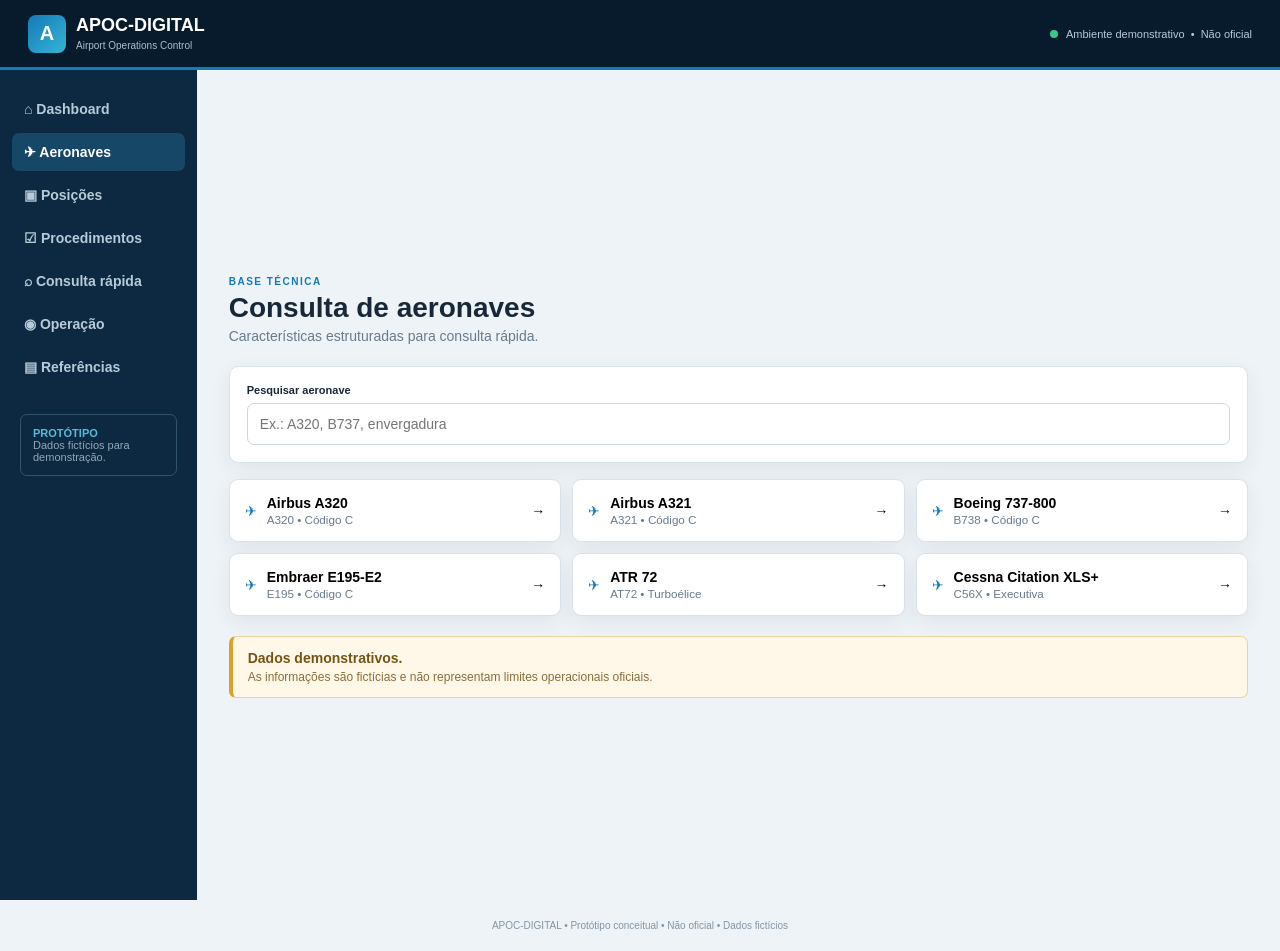
==== commit 9c262d62: "APOC-DIGITAL: reforca identificacao de prototipo nao oficial" ====
--- a/aeronaves.html
+++ b/aeronaves.html
@@ -1,3 +1,3 @@
-<!doctype html><html lang="pt-BR"><head><meta charset="UTF-8"><meta name="viewport" content="width=device-width,initial-scale=1"><title>APOC-DIGITAL | Aeronaves</title><link rel="stylesheet" href="styles.css"></head><body><header class="topbar"><a class="brand" href="index.html"><div class="brand-mark">A</div><div><strong>APOC-DIGITAL</strong><span>Airport Operations Control</span></div></a><div class="top-status"><span class="dot"></span> Ambiente demonstrativo</div></header><div class="shell"><aside class="sidebar"><nav><a href="index.html">⌂ Dashboard</a><a class="active" href="aeronaves.html">✈ Aeronaves</a><a href="posicoes.html">▣ Posições</a><a href="procedimentos.html">☑ Procedimentos</a><a href="consulta-rapida.html">⌕ Consulta rápida</a><a href="operacao.html">◉ Operação</a><a href="referencias.html">▤ Referências</a></nav><div class="side-note"><b>PROTÓTIPO</b><br>Dados fictícios para demonstração.</div></aside><main class="content"><div class="page-head"><div><span class="eyebrow">BASE TÉCNICA</span><h1>Consulta de aeronaves</h1><p>Características estruturadas para consulta rápida.</p></div></div><div class="searchbar"><label for="q">Pesquisar aeronave</label><input id="q" type="search" placeholder="Ex.: A320, B737, envergadura"></div><section class="aircraft-grid" id="lista"></section><section class="detail-panel" id="detalhe" hidden></section><div class="notice"><strong>Dados demonstrativos.</strong><span>As informações são fictícias e não representam limites operacionais oficiais.</span></div></main></div><footer>APOC-DIGITAL • Protótipo demonstrativo</footer><script>
+<!doctype html><html lang="pt-BR"><head><meta charset="UTF-8"><meta name="viewport" content="width=device-width,initial-scale=1"><title>APOC-DIGITAL | Aeronaves</title><link rel="stylesheet" href="styles.css"></head><body><header class="topbar"><a class="brand" href="index.html"><div class="brand-mark">A</div><div><strong>APOC-DIGITAL</strong><span>Airport Operations Control</span></div></a><div class="top-status"><span class="dot"></span> Ambiente demonstrativo&nbsp; • &nbsp;Não oficial</div></header><div class="shell"><aside class="sidebar"><nav><a href="index.html">⌂ Dashboard</a><a class="active" href="aeronaves.html">✈ Aeronaves</a><a href="posicoes.html">▣ Posições</a><a href="procedimentos.html">☑ Procedimentos</a><a href="consulta-rapida.html">⌕ Consulta rápida</a><a href="operacao.html">◉ Operação</a><a href="referencias.html">▤ Referências</a></nav><div class="side-note"><b>PROTÓTIPO</b><br>Dados fictícios para demonstração.</div></aside><main class="content"><div class="page-head"><div><span class="eyebrow">BASE TÉCNICA</span><h1>Consulta de aeronaves</h1><p>Características estruturadas para consulta rápida.</p></div></div><div class="searchbar"><label for="q">Pesquisar aeronave</label><input id="q" type="search" placeholder="Ex.: A320, B737, envergadura"></div><section class="aircraft-grid" id="lista"></section><section class="detail-panel" id="detalhe" hidden></section><div class="notice"><strong>Dados demonstrativos.</strong><span>As informações são fictícias e não representam limites operacionais oficiais.</span></div></main></div><footer>APOC-DIGITAL • Protótipo conceitual • Não oficial • Dados fictícios</footer><script>
 const a=[['Airbus A320','A320','Código C','35,80 m','37,57 m','P01 • P02 • P05'],['Airbus A321','A321','Código C','35,80 m','44,51 m','P01 • P02 • P06'],['Boeing 737-800','B738','Código C','35,80 m','39,47 m','P01 • P03 • P05'],['Embraer E195-E2','E195','Código C','35,10 m','41,50 m','P02 • P04 • P07'],['ATR 72','AT72','Turboélice','27,05 m','27,17 m','P04 • P08 • P09'],['Cessna Citation XLS+','C56X','Executiva','17,17 m','16,00 m','P10 • P11 • P12']];
 const l=document.getElementById('lista'),d=document.getElementById('detalhe');function render(q=''){l.innerHTML='';a.filter(x=>(x[0]+' '+x[1]+' '+x[2]).toLowerCase().includes(q.toLowerCase())).forEach(x=>{let b=document.createElement('button');b.className='air-card';b.innerHTML='<span class="plane">✈</span><div><b>'+x[0]+'</b><small>'+x[1]+' • '+x[2]+'</small></div><b>→</b>';b.onclick=()=>{d.hidden=false;d.innerHTML='<div class="page-head"><div><span class="eyebrow">FICHA DEMONSTRATIVA</span><h2>'+x[0]+'</h2></div></div><div class="info-grid"><div class="info"><b>Envergadura</b><span>'+x[3]+'</span></div><div class="info"><b>Comprimento</b><span>'+x[4]+'</span></div><div class="info"><b>Categoria</b><span>'+x[2]+'</span></div><div class="info"><b>Posições exemplo</b><span>'+x[5]+'</span></div></div>';d.scrollIntoView({behavior:'smooth'})};l.appendChild(b)})}document.getElementById('q').oninput=e=>render(e.target.value);render();</script></body></html>
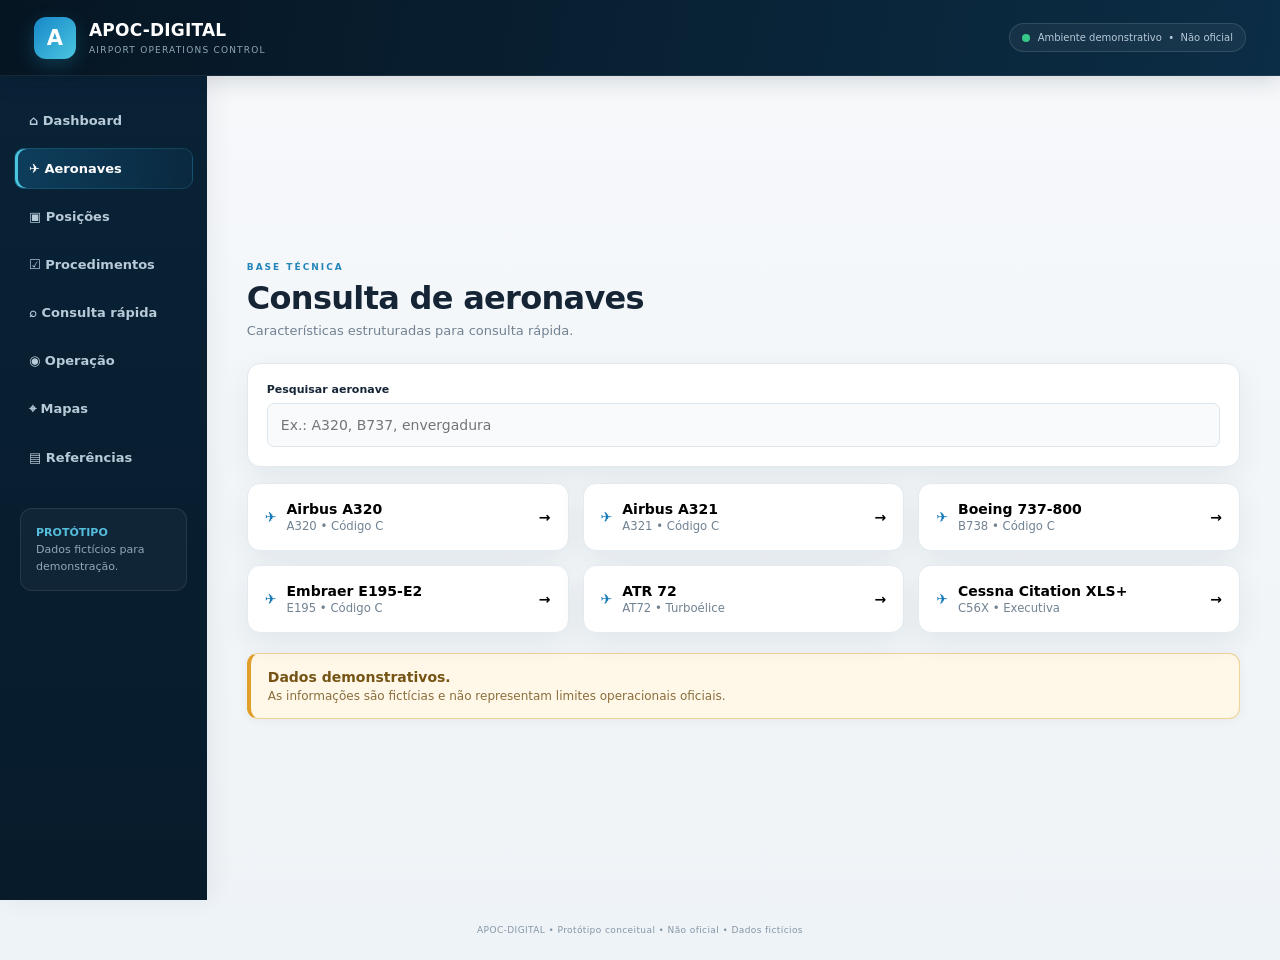
==== commit 3dd16733: "Adiciona Mapas ao menu principal" ====
--- a/aeronaves.html
+++ b/aeronaves.html
@@ -1,3 +1,3 @@
-<!doctype html><html lang="pt-BR"><head><meta charset="UTF-8"><meta name="viewport" content="width=device-width,initial-scale=1"><title>APOC-DIGITAL | Aeronaves</title><link rel="stylesheet" href="styles.css"></head><body><header class="topbar"><a class="brand" href="index.html"><div class="brand-mark">A</div><div><strong>APOC-DIGITAL</strong><span>Airport Operations Control</span></div></a><div class="top-status"><span class="dot"></span> Ambiente demonstrativo&nbsp; • &nbsp;Não oficial</div></header><div class="shell"><aside class="sidebar"><nav><a href="index.html">⌂ Dashboard</a><a class="active" href="aeronaves.html">✈ Aeronaves</a><a href="posicoes.html">▣ Posições</a><a href="procedimentos.html">☑ Procedimentos</a><a href="consulta-rapida.html">⌕ Consulta rápida</a><a href="operacao.html">◉ Operação</a><a href="referencias.html">▤ Referências</a></nav><div class="side-note"><b>PROTÓTIPO</b><br>Dados fictícios para demonstração.</div></aside><main class="content"><div class="page-head"><div><span class="eyebrow">BASE TÉCNICA</span><h1>Consulta de aeronaves</h1><p>Características estruturadas para consulta rápida.</p></div></div><div class="searchbar"><label for="q">Pesquisar aeronave</label><input id="q" type="search" placeholder="Ex.: A320, B737, envergadura"></div><section class="aircraft-grid" id="lista"></section><section class="detail-panel" id="detalhe" hidden></section><div class="notice"><strong>Dados demonstrativos.</strong><span>As informações são fictícias e não representam limites operacionais oficiais.</span></div></main></div><footer>APOC-DIGITAL • Protótipo conceitual • Não oficial • Dados fictícios</footer><script>
+<!doctype html><html lang="pt-BR"><head><meta charset="UTF-8"><meta name="viewport" content="width=device-width,initial-scale=1"><title>APOC-DIGITAL | Aeronaves</title><link rel="stylesheet" href="styles.css"></head><body><header class="topbar"><a class="brand" href="index.html"><div class="brand-mark">A</div><div><strong>APOC-DIGITAL</strong><span>Airport Operations Control</span></div></a><div class="top-status"><span class="dot"></span> Ambiente demonstrativo&nbsp; • &nbsp;Não oficial</div></header><div class="shell"><aside class="sidebar"><nav><a href="index.html">⌂ Dashboard</a><a class="active" href="aeronaves.html">✈ Aeronaves</a><a href="posicoes.html">▣ Posições</a><a href="procedimentos.html">☑ Procedimentos</a><a href="consulta-rapida.html">⌕ Consulta rápida</a><a href="operacao.html">◉ Operação</a><a href="mapas.html">⌖ Mapas</a><a href="referencias.html">▤ Referências</a></nav><div class="side-note"><b>PROTÓTIPO</b><br>Dados fictícios para demonstração.</div></aside><main class="content"><div class="page-head"><div><span class="eyebrow">BASE TÉCNICA</span><h1>Consulta de aeronaves</h1><p>Características estruturadas para consulta rápida.</p></div></div><div class="searchbar"><label for="q">Pesquisar aeronave</label><input id="q" type="search" placeholder="Ex.: A320, B737, envergadura"></div><section class="aircraft-grid" id="lista"></section><section class="detail-panel" id="detalhe" hidden></section><div class="notice"><strong>Dados demonstrativos.</strong><span>As informações são fictícias e não representam limites operacionais oficiais.</span></div></main></div><footer>APOC-DIGITAL • Protótipo conceitual • Não oficial • Dados fictícios</footer><script>
 const a=[['Airbus A320','A320','Código C','35,80 m','37,57 m','P01 • P02 • P05'],['Airbus A321','A321','Código C','35,80 m','44,51 m','P01 • P02 • P06'],['Boeing 737-800','B738','Código C','35,80 m','39,47 m','P01 • P03 • P05'],['Embraer E195-E2','E195','Código C','35,10 m','41,50 m','P02 • P04 • P07'],['ATR 72','AT72','Turboélice','27,05 m','27,17 m','P04 • P08 • P09'],['Cessna Citation XLS+','C56X','Executiva','17,17 m','16,00 m','P10 • P11 • P12']];
 const l=document.getElementById('lista'),d=document.getElementById('detalhe');function render(q=''){l.innerHTML='';a.filter(x=>(x[0]+' '+x[1]+' '+x[2]).toLowerCase().includes(q.toLowerCase())).forEach(x=>{let b=document.createElement('button');b.className='air-card';b.innerHTML='<span class="plane">✈</span><div><b>'+x[0]+'</b><small>'+x[1]+' • '+x[2]+'</small></div><b>→</b>';b.onclick=()=>{d.hidden=false;d.innerHTML='<div class="page-head"><div><span class="eyebrow">FICHA DEMONSTRATIVA</span><h2>'+x[0]+'</h2></div></div><div class="info-grid"><div class="info"><b>Envergadura</b><span>'+x[3]+'</span></div><div class="info"><b>Comprimento</b><span>'+x[4]+'</span></div><div class="info"><b>Categoria</b><span>'+x[2]+'</span></div><div class="info"><b>Posições exemplo</b><span>'+x[5]+'</span></div></div>';d.scrollIntoView({behavior:'smooth'})};l.appendChild(b)})}document.getElementById('q').oninput=e=>render(e.target.value);render();</script></body></html>
--- a/styles.css
+++ b/styles.css
@@ -1,2 +1,60 @@
 :root{--navy:#071b2d;--blue:#1479b8;--cyan:#35b5d5;--bg:#eef3f7;--card:#fff;--text:#182838;--muted:#687b8d;--line:#d8e2ea;--green:#28a36a;--amber:#d99422}
-*{box-sizing:border-box}body{margin:0;background:var(--bg);color:var(--text);font:14px Arial,sans-serif}.topbar{height:70px;background:var(--navy);color:white;display:flex;align-items:center;justify-content:space-between;padding:0 28px;border-bottom:3px solid var(--blue)}.brand{display:flex;gap:10px;align-items:center;color:#fff;text-decoration:none}.brand-mark{width:38px;height:38px;border-radius:8px;background:linear-gradient(135deg,var(--blue),var(--cyan));display:grid;place-items:center;font-weight:bold;font-size:20px}.brand strong{display:block;font-size:18px}.brand span{font-size:10px;color:#a9bdcd}.top-status{font-size:11px;color:#b7c9d7}.dot{display:inline-block;width:8px;height:8px;border-radius:50%;background:#36c98a;margin-right:6px}.shell{display:flex;min-height:calc(100vh - 70px)}.sidebar{width:230px;background:#0d2941;padding:20px 12px;color:#fff}.sidebar nav{display:grid;gap:5px}.sidebar nav a{color:#b7cad8;text-decoration:none;padding:11px 12px;border-radius:7px;font-weight:bold}.sidebar nav a.active,.sidebar nav a:hover{background:#174767;color:#fff}.side-note{margin:28px 8px;padding:12px;border:1px solid #31546c;border-radius:7px;color:#91a8ba;font-size:11px}.side-note b{color:#55bddc}.content{max-width:1200px;width:100%;margin:auto;padding:32px}.page-head{display:flex;justify-content:space-between;margin-bottom:22px}.eyebrow{font-size:10px;letter-spacing:1.5px;font-weight:bold;color:var(--blue)}h1{font-size:28px;margin:4px 0}h2{margin-top:0}.page-head p{margin:0;color:var(--muted)}.demo-badge,.live-badge{font-size:10px;padding:6px 10px;border:1px solid #b9d5e5;border-radius:18px;background:#edf8fc;color:#226887;font-weight:bold}.hero-panel{background:linear-gradient(120deg,#0a2942,#0e4a6d);color:white;border-radius:11px;padding:28px;margin-bottom:18px}.hero-panel h2{max-width:680px;font-size:25px;margin:5px 0}.hero-panel p{color:#bfd4e2;max-width:700px}.metric-grid{display:grid;grid-template-columns:repeat(4,1fr);gap:12px;margin-bottom:28px}.metric,.module-card,.air-card,.procedure-card,.panel,.reference,.searchbar,.global-search,.result-row,.position-map,.detail-panel,.flight-table{background:var(--card);border:1px solid var(--line);border-radius:9px;box-shadow:0 6px 20px #10263b12}.metric{padding:16px}.metric span{font-size:9px;color:#718496;font-weight:bold}.metric strong{display:block;font-size:27px;margin:4px 0}.metric small{color:var(--muted)}.section-title{font-size:18px}.module-grid{display:grid;grid-template-columns:repeat(3,1fr);gap:12px}.module-card{display:grid;grid-template-columns:auto 1fr auto;gap:12px;align-items:center;padding:16px;text-decoration:none;color:inherit}.module-card:hover,.air-card:hover,.result-row:hover{border-color:#9cc7dc}.module-icon{width:40px;height:40px;border-radius:8px;background:#eaf6fb;color:#176d98;display:grid;place-items:center;font-size:20px}.module-card h3{margin:0 0 3px}.module-card p{margin:0;color:var(--muted);font-size:12px}.notice{margin-top:20px;padding:13px 15px;background:#fff8e9;border:1px solid #eed39b;border-left:4px solid #df9f28;border-radius:7px;color:#765416}.notice span{display:block;font-size:12px;margin-top:4px;color:#8a6d3a}.searchbar{padding:17px;margin-bottom:16px}.searchbar label{display:block;font-weight:bold;font-size:11px;margin-bottom:7px}.searchbar input,.global-search input{width:100%;padding:12px;border:1px solid #cbd8e2;border-radius:7px;font:inherit}.aircraft-grid{display:grid;grid-template-columns:repeat(3,1fr);gap:11px}.air-card{border:1px solid var(--line);padding:15px;text-align:left;display:flex;gap:10px;align-items:center;cursor:pointer;font:inherit}.air-card div{flex:1}.air-card small{display:block;color:var(--muted);margin-top:2px}.plane{color:#1479b8}.detail-panel{padding:18px;margin-top:16px}.info-grid{display:grid;grid-template-columns:repeat(4,1fr);gap:10px}.info{padding:12px;background:#f7fafc;border:1px solid var(--line);border-radius:7px}.info b{display:block;font-size:9px;color:#667a8d;text-transform:uppercase;margin-bottom:4px}.info span{font-weight:bold}.compat{margin-top:10px;padding:12px;background:#edf7fc;border:1px solid #c8e1ee;border-radius:7px}.compat span{display:block;color:#4c6879;margin-top:3px}.position-layout{display:grid;grid-template-columns:1.4fr .8fr;gap:15px}.position-map{padding:17px}.stand-map{display:grid;grid-template-columns:repeat(4,1fr);gap:12px;background:#f0f4f6;padding:28px;border-radius:7px}.stand{min-height:70px;border:2px solid #8fbace;background:#eaf6fb;color:#155c7b;border-radius:6px;font-weight:bold;cursor:pointer}.stand.remote{background:#f0f4f7;border-color:#aabac5;color:#506674}.procedure-tabs{display:flex;gap:7px;flex-wrap:wrap;margin-bottom:14px}.procedure-tabs button,.suggestions button{border:1px solid var(--line);background:#fff;border-radius:18px;padding:7px 12px;cursor:pointer;font-weight:bold;color:#536a7b}.procedure-tabs .selected,.procedure-tabs button:hover{background:#eaf6fb;color:#146b95}.procedure-grid{display:grid;grid-template-columns:1fr 1fr;gap:13px}.procedure-card{padding:17px}.procedure-card>span{font-size:9px;color:var(--blue);font-weight:bold}.procedure-card h3{margin:5px 0}.procedure-card p{color:var(--muted)}.procedure-card summary{color:var(--blue);font-weight:bold;cursor:pointer}.global-search{display:flex;gap:9px;padding:9px 12px}.global-search span{font-size:22px;color:#718798}.global-search input{border:0;outline:0}.suggestions{display:flex;gap:6px;flex-wrap:wrap;margin:11px 0 17px}.search-results{display:grid;gap:9px}.result-row{display:grid;grid-template-columns:110px 1fr 15px;padding:14px;text-decoration:none;color:inherit}.result-row p{margin:3px 0 0;color:var(--muted);font-size:12px}.result-type{font-size:9px;color:var(--blue);font-weight:bold}.flight-table{overflow:hidden}.table-head,.flight-row{padding:13px 16px}.table-head{display:flex;justify-content:space-between;border-bottom:1px solid var(--line)}.table-head span{font-size:11px;color:var(--muted)}.flight-row{display:grid;grid-template-columns:1fr 1fr 1.4fr .7fr .8fr;border-bottom:1px solid #edf1f4;gap:8px}.flight-row.header{font-size:9px;color:#718394;font-weight:bold;background:#f6f9fb}.status-chip{font-style:normal;font-size:9px;font-weight:bold;padding:4px 7px;border-radius:15px;text-align:center;background:#e7f7ef;color:#187850}.status-chip.amber{background:#fff1db;color:#9d6817}.status-chip.blue{background:#e7f3fb;color:#17678d}.two-col{display:grid;grid-template-columns:1fr 1fr;gap:13px;margin-top:14px}.panel{padding:17px}.panel p{border-bottom:1px solid #edf1f4;padding:8px 0;margin:0}.mini-link{display:block;padding:9px 0;color:var(--blue);text-decoration:none;font-weight:bold;border-bottom:1px solid #edf1f4}.reference-grid{display:grid;grid-template-columns:repeat(3,1fr);gap:13px}.reference{padding:18px}.reference>span{font-size:10px;color:#78a0b8;font-weight:bold}.reference h3{margin:5px 0}.reference p{color:var(--muted);font-size:12px}.reference b{color:var(--blue);font-size:11px}.empty-state{text-align:center;padding:25px;color:var(--muted)}footer{text-align:center;padding:20px;color:#8495a5;font-size:10px}@media(max-width:900px){.sidebar{width:68px}.sidebar nav a{font-size:0;text-align:center}.sidebar nav a:first-letter{font-size:18px}.side-note{display:none}.module-grid,.reference-grid{grid-template-columns:1fr 1fr}.aircraft-grid{grid-template-columns:1fr 1fr}.metric-grid{grid-template-columns:1fr 1fr}.info-grid{grid-template-columns:1fr 1fr}}@media(max-width:600px){.sidebar{display:none}.content{padding:20px 14px}.module-grid,.reference-grid,.aircraft-grid,.procedure-grid,.metric-grid,.two-col{grid-template-columns:1fr}.position-layout{grid-template-columns:1fr}.stand-map{grid-template-columns:repeat(3,1fr);padding:18px}.flight-row{grid-template-columns:1fr 1fr}.flight-row.header{display:none}.flight-row span:nth-child(3),.flight-row span:nth-child(4){display:none}.page-head{display:block}.demo-badge,.live-badge{display:inline-block;margin-top:8px}}+*{box-sizing:border-box}body{margin:0;background:var(--bg);color:var(--text);font:14px Arial,sans-serif}.topbar{height:70px;background:var(--navy);color:white;display:flex;align-items:center;justify-content:space-between;padding:0 28px;border-bottom:3px solid var(--blue)}.brand{display:flex;gap:10px;align-items:center;color:#fff;text-decoration:none}.brand-mark{width:38px;height:38px;border-radius:8px;background:linear-gradient(135deg,var(--blue),var(--cyan));display:grid;place-items:center;font-weight:bold;font-size:20px}.brand strong{display:block;font-size:18px}.brand span{font-size:10px;color:#a9bdcd}.top-status{font-size:11px;color:#b7c9d7}.dot{display:inline-block;width:8px;height:8px;border-radius:50%;background:#36c98a;margin-right:6px}.shell{display:flex;min-height:calc(100vh - 70px)}.sidebar{width:230px;background:#0d2941;padding:20px 12px;color:#fff}.sidebar nav{display:grid;gap:5px}.sidebar nav a{color:#b7cad8;text-decoration:none;padding:11px 12px;border-radius:7px;font-weight:bold}.sidebar nav a.active,.sidebar nav a:hover{background:#174767;color:#fff}.side-note{margin:28px 8px;padding:12px;border:1px solid #31546c;border-radius:7px;color:#91a8ba;font-size:11px}.side-note b{color:#55bddc}.content{max-width:1200px;width:100%;margin:auto;padding:32px}.page-head{display:flex;justify-content:space-between;margin-bottom:22px}.eyebrow{font-size:10px;letter-spacing:1.5px;font-weight:bold;color:var(--blue)}h1{font-size:28px;margin:4px 0}h2{margin-top:0}.page-head p{margin:0;color:var(--muted)}.demo-badge,.live-badge{font-size:10px;padding:6px 10px;border:1px solid #b9d5e5;border-radius:18px;background:#edf8fc;color:#226887;font-weight:bold}.hero-panel{background:linear-gradient(120deg,#0a2942,#0e4a6d);color:white;border-radius:11px;padding:28px;margin-bottom:18px}.hero-panel h2{max-width:680px;font-size:25px;margin:5px 0}.hero-panel p{color:#bfd4e2;max-width:700px}.metric-grid{display:grid;grid-template-columns:repeat(4,1fr);gap:12px;margin-bottom:28px}.metric,.module-card,.air-card,.procedure-card,.panel,.reference,.searchbar,.global-search,.result-row,.position-map,.detail-panel,.flight-table{background:var(--card);border:1px solid var(--line);border-radius:9px;box-shadow:0 6px 20px #10263b12}.metric{padding:16px}.metric span{font-size:9px;color:#718496;font-weight:bold}.metric strong{display:block;font-size:27px;margin:4px 0}.metric small{color:var(--muted)}.section-title{font-size:18px}.module-grid{display:grid;grid-template-columns:repeat(3,1fr);gap:12px}.module-card{display:grid;grid-template-columns:auto 1fr auto;gap:12px;align-items:center;padding:16px;text-decoration:none;color:inherit}.module-card:hover,.air-card:hover,.result-row:hover{border-color:#9cc7dc}.module-icon{width:40px;height:40px;border-radius:8px;background:#eaf6fb;color:#176d98;display:grid;place-items:center;font-size:20px}.module-card h3{margin:0 0 3px}.module-card p{margin:0;color:var(--muted);font-size:12px}.notice{margin-top:20px;padding:13px 15px;background:#fff8e9;border:1px solid #eed39b;border-left:4px solid #df9f28;border-radius:7px;color:#765416}.notice span{display:block;font-size:12px;margin-top:4px;color:#8a6d3a}.searchbar{padding:17px;margin-bottom:16px}.searchbar label{display:block;font-weight:bold;font-size:11px;margin-bottom:7px}.searchbar input,.global-search input{width:100%;padding:12px;border:1px solid #cbd8e2;border-radius:7px;font:inherit}.aircraft-grid{display:grid;grid-template-columns:repeat(3,1fr);gap:11px}.air-card{border:1px solid var(--line);padding:15px;text-align:left;display:flex;gap:10px;align-items:center;cursor:pointer;font:inherit}.air-card div{flex:1}.air-card small{display:block;color:var(--muted);margin-top:2px}.plane{color:#1479b8}.detail-panel{padding:18px;margin-top:16px}.info-grid{display:grid;grid-template-columns:repeat(4,1fr);gap:10px}.info{padding:12px;background:#f7fafc;border:1px solid var(--line);border-radius:7px}.info b{display:block;font-size:9px;color:#667a8d;text-transform:uppercase;margin-bottom:4px}.info span{font-weight:bold}.compat{margin-top:10px;padding:12px;background:#edf7fc;border:1px solid #c8e1ee;border-radius:7px}.compat span{display:block;color:#4c6879;margin-top:3px}.position-layout{display:grid;grid-template-columns:1.4fr .8fr;gap:15px}.position-map{padding:17px}.stand-map{display:grid;grid-template-columns:repeat(4,1fr);gap:12px;background:#f0f4f6;padding:28px;border-radius:7px}.stand{min-height:70px;border:2px solid #8fbace;background:#eaf6fb;color:#155c7b;border-radius:6px;font-weight:bold;cursor:pointer}.stand.remote{background:#f0f4f7;border-color:#aabac5;color:#506674}.procedure-tabs{display:flex;gap:7px;flex-wrap:wrap;margin-bottom:14px}.procedure-tabs button,.suggestions button{border:1px solid var(--line);background:#fff;border-radius:18px;padding:7px 12px;cursor:pointer;font-weight:bold;color:#536a7b}.procedure-tabs .selected,.procedure-tabs button:hover{background:#eaf6fb;color:#146b95}.procedure-grid{display:grid;grid-template-columns:1fr 1fr;gap:13px}.procedure-card{padding:17px}.procedure-card>span{font-size:9px;color:var(--blue);font-weight:bold}.procedure-card h3{margin:5px 0}.procedure-card p{color:var(--muted)}.procedure-card summary{color:var(--blue);font-weight:bold;cursor:pointer}.global-search{display:flex;gap:9px;padding:9px 12px}.global-search span{font-size:22px;color:#718798}.global-search input{border:0;outline:0}.suggestions{display:flex;gap:6px;flex-wrap:wrap;margin:11px 0 17px}.search-results{display:grid;gap:9px}.result-row{display:grid;grid-template-columns:110px 1fr 15px;padding:14px;text-decoration:none;color:inherit}.result-row p{margin:3px 0 0;color:var(--muted);font-size:12px}.result-type{font-size:9px;color:var(--blue);font-weight:bold}.flight-table{overflow:hidden}.table-head,.flight-row{padding:13px 16px}.table-head{display:flex;justify-content:space-between;border-bottom:1px solid var(--line)}.table-head span{font-size:11px;color:var(--muted)}.flight-row{display:grid;grid-template-columns:1fr 1fr 1.4fr .7fr .8fr;border-bottom:1px solid #edf1f4;gap:8px}.flight-row.header{font-size:9px;color:#718394;font-weight:bold;background:#f6f9fb}.status-chip{font-style:normal;font-size:9px;font-weight:bold;padding:4px 7px;border-radius:15px;text-align:center;background:#e7f7ef;color:#187850}.status-chip.amber{background:#fff1db;color:#9d6817}.status-chip.blue{background:#e7f3fb;color:#17678d}.two-col{display:grid;grid-template-columns:1fr 1fr;gap:13px;margin-top:14px}.panel{padding:17px}.panel p{border-bottom:1px solid #edf1f4;padding:8px 0;margin:0}.mini-link{display:block;padding:9px 0;color:var(--blue);text-decoration:none;font-weight:bold;border-bottom:1px solid #edf1f4}.reference-grid{display:grid;grid-template-columns:repeat(3,1fr);gap:13px}.reference{padding:18px}.reference>span{font-size:10px;color:#78a0b8;font-weight:bold}.reference h3{margin:5px 0}.reference p{color:var(--muted);font-size:12px}.reference b{color:var(--blue);font-size:11px}.empty-state{text-align:center;padding:25px;color:var(--muted)}footer{text-align:center;padding:20px;color:#8495a5;font-size:10px}@media(max-width:900px){.sidebar{width:68px}.sidebar nav a{font-size:0;text-align:center}.sidebar nav a:first-letter{font-size:18px}.side-note{display:none}.module-grid,.reference-grid{grid-template-columns:1fr 1fr}.aircraft-grid{grid-template-columns:1fr 1fr}.metric-grid{grid-template-columns:1fr 1fr}.info-grid{grid-template-columns:1fr 1fr}}@media(max-width:600px){.sidebar{display:none}.content{padding:20px 14px}.module-grid,.reference-grid,.aircraft-grid,.procedure-grid,.metric-grid,.two-col{grid-template-columns:1fr}.position-layout{grid-template-columns:1fr}.stand-map{grid-template-columns:repeat(3,1fr);padding:18px}.flight-row{grid-template-columns:1fr 1fr}.flight-row.header{display:none}.flight-row span:nth-child(3),.flight-row span:nth-child(4){display:none}.page-head{display:block}.demo-badge,.live-badge{display:inline-block;margin-top:8px}}
+/* Identificacao visual de prototipo publico */
+.top-status{display:flex;align-items:center;gap:2px}.top-status .dot{flex:0 0 auto}.notice{box-shadow:0 2px 8px #7d5a1812}.notice strong{font-weight:800}
+
+/* ===== APOC-DIGITAL — redesign visual V2.1 ===== */
+:root{--navy:#061522;--navy2:#0a2436;--blue:#1687c9;--cyan:#4bc6df;--bg:#f4f7fa;--card:#fff;--text:#152536;--muted:#718292;--line:#e3eaf0;--green:#23a56b;--amber:#e5a43a;--shadow:0 10px 30px rgba(17,43,63,.07)}
+body{font-family:Inter,ui-sans-serif,system-ui,-apple-system,BlinkMacSystemFont,"Segoe UI",Arial,sans-serif;background:linear-gradient(180deg,#f7f9fb 0,#eef3f7 100%);color:var(--text)}
+.topbar{height:76px;padding:0 34px;background:linear-gradient(100deg,#061522,#0b2d45);border-bottom:1px solid rgba(255,255,255,.08);box-shadow:0 5px 22px rgba(4,20,31,.15);position:sticky;top:0;z-index:10}
+.brand{gap:13px}.brand-mark{width:42px;height:42px;border-radius:12px;box-shadow:0 6px 18px rgba(34,167,211,.25);font-size:21px}.brand strong{font-size:17px;letter-spacing:.2px}.brand span{font-size:9px;letter-spacing:1.2px;text-transform:uppercase;color:#8fa9ba}
+.top-status{font-size:10px;padding:8px 12px;border:1px solid rgba(255,255,255,.12);border-radius:20px;background:rgba(255,255,255,.05)}
+.shell{min-height:calc(100vh - 76px)}
+.sidebar{width:244px;padding:24px 14px;background:linear-gradient(180deg,#092236,#071b2b);box-shadow:5px 0 24px rgba(5,25,39,.06)}
+.sidebar nav{gap:7px}.sidebar nav a{padding:12px 14px;border:1px solid transparent;border-radius:10px;font-size:13px;transition:.18s}
+.sidebar nav a.active{background:linear-gradient(90deg,rgba(28,137,194,.28),rgba(28,137,194,.08));border-color:rgba(72,190,222,.16);box-shadow:inset 3px 0 0 var(--cyan)}
+.sidebar nav a:hover{background:rgba(255,255,255,.06);transform:translateX(2px)}
+.side-note{margin:30px 6px;padding:15px;border-radius:12px;background:rgba(255,255,255,.035);border:1px solid rgba(255,255,255,.09);line-height:1.55}
+.content{max-width:1320px;padding:38px 40px}
+.page-head{align-items:flex-start;margin-bottom:25px}.eyebrow{font-size:9px;letter-spacing:2px;color:#2385b9}.page-head h1{font-size:32px;letter-spacing:-.7px;margin:6px 0}.page-head p{font-size:13px}
+.demo-badge,.live-badge{padding:7px 12px;background:#fff;border-color:#d6e5ee;box-shadow:0 4px 12px rgba(21,57,78,.05)}
+.hero-panel{position:relative;overflow:hidden;border-radius:18px;padding:34px 36px;margin-bottom:20px;background:radial-gradient(circle at 90% 20%,rgba(74,199,225,.22),transparent 30%),linear-gradient(120deg,#071d2d,#0d5274);box-shadow:0 16px 34px rgba(8,45,67,.15)}
+.hero-panel:after{content:"";position:absolute;width:210px;height:210px;border:1px solid rgba(110,214,235,.14);border-radius:50%;right:-55px;bottom:-110px;box-shadow:0 0 0 35px rgba(110,214,235,.035),0 0 0 70px rgba(110,214,235,.025)}
+.hero-panel h2{font-size:29px;line-height:1.16;letter-spacing:-.6px}.hero-panel p{font-size:13px;line-height:1.6}
+.metric-grid{gap:14px;margin-bottom:30px}.metric{padding:19px;border-radius:13px;box-shadow:var(--shadow);transition:.18s}.metric:hover{transform:translateY(-2px);box-shadow:0 14px 30px rgba(17,43,63,.1)}.metric span{letter-spacing:.7px}.metric strong{font-size:30px;letter-spacing:-1px}.metric small{font-size:11px}
+.section-title{font-size:17px;margin-bottom:13px}.module-grid{gap:14px}.module-card{padding:18px;border-radius:13px;box-shadow:var(--shadow);border-color:#e2e9ef;transition:.18s}.module-card:hover{transform:translateY(-3px);border-color:#9bcfe4;box-shadow:0 15px 32px rgba(17,43,63,.1)}.module-icon{width:44px;height:44px;border-radius:12px;background:linear-gradient(135deg,#edf9fc,#e1f3f8);font-size:19px}.module-card h3{font-size:14px}.module-card p{line-height:1.45}
+.notice{border-radius:11px;padding:15px 17px}
+.searchbar,.global-search,.position-map,.detail-panel,.flight-table,.panel,.reference,.procedure-card{border-radius:13px;box-shadow:var(--shadow);border-color:#e1e8ee}
+.searchbar{padding:19px}.searchbar input,.global-search input{background:#f8fafc;border-color:#dce5eb;padding:13px}
+.aircraft-grid,.procedure-grid,.reference-grid{gap:14px}.air-card{border-radius:13px;box-shadow:var(--shadow);padding:17px;transition:.18s}.air-card:hover{transform:translateY(-2px);box-shadow:0 13px 28px rgba(17,43,63,.09)}
+.detail-panel{padding:20px}.info{border-radius:10px;background:#f8fafc}.compat{border-radius:10px}
+.position-layout{gap:18px}.position-map{padding:20px}.stand-map{gap:13px;padding:30px;border-radius:11px;background:linear-gradient(145deg,#edf3f6,#f7fafb)}.stand{border-radius:9px;min-height:76px;box-shadow:0 4px 10px rgba(21,56,74,.05);transition:.15s}.stand:hover{transform:scale(1.02);border-color:#4aaaca}
+.procedure-tabs{gap:8px}.procedure-tabs button,.suggestions button{padding:8px 13px;border-radius:20px}.procedure-tabs .selected{box-shadow:0 5px 12px rgba(21,121,173,.1)}
+.procedure-card{padding:19px}.procedure-card h3{font-size:16px}.procedure-card p{line-height:1.5}
+.global-search{padding:10px 14px;align-items:center}.global-search span{font-size:20px}
+.result-row{border-radius:11px;box-shadow:var(--shadow);border-color:#e4ebf0;padding:16px;transition:.16s}.result-row:hover{transform:translateX(2px)}
+.flight-table{overflow:hidden}.table-head{padding:17px 18px;background:#fbfcfd}.flight-row{padding:14px 18px}.flight-row:not(.header):hover{background:#f8fbfd}
+.two-col{gap:16px}.panel{padding:19px}.mini-link{padding:11px 0}
+.reference{padding:20px;transition:.16s}.reference:hover{transform:translateY(-2px)}
+footer{padding:25px;font-size:9px;letter-spacing:.4px}
+@media(max-width:900px){.content{padding:28px}.sidebar{width:74px}.sidebar nav a{font-size:0;padding:13px 8px}.sidebar nav a:first-letter{font-size:18px}.sidebar nav a.active{box-shadow:inset 3px 0 0 var(--cyan)}}
+@media(max-width:600px){.topbar{padding:0 16px;height:68px}.brand strong{font-size:15px}.top-status{font-size:0;padding:9px}.top-status .dot{margin:0}.content{padding:22px 15px}.hero-panel{padding:25px 23px;border-radius:15px}.hero-panel h2{font-size:23px}.page-head h1{font-size:27px}}
+
+
+/* ===== DASHBOARD OPERACIONAL V2.1 ===== */
+.ops-hero{position:relative;display:flex;align-items:center;justify-content:space-between;min-height:245px;overflow:hidden;border-radius:20px;padding:34px 40px;margin-bottom:18px;color:#fff;background:radial-gradient(circle at 78% 20%,rgba(76,204,229,.2),transparent 26%),linear-gradient(120deg,#061925 0%,#0b3c59 62%,#0b5c78 100%);box-shadow:0 18px 40px rgba(7,39,57,.18)}
+.ops-hero:before{content:"";position:absolute;inset:auto -80px -170px auto;width:440px;height:440px;border:1px solid rgba(110,218,238,.13);border-radius:50%;box-shadow:0 0 0 55px rgba(110,218,238,.035),0 0 0 110px rgba(110,218,238,.025)}
+.ops-hero-copy{position:relative;z-index:2;max-width:700px}.ops-hero h2{font-size:31px;line-height:1.12;letter-spacing:-.8px;margin:8px 0}.ops-hero p{max-width:650px;color:#bdd2df;line-height:1.55;margin:0}.hero-actions{display:flex;gap:9px;margin-top:22px}.hero-actions a{display:inline-block;padding:10px 15px;border-radius:9px;text-decoration:none;background:#35b7d8;color:#062235;font-size:11px;font-weight:800;box-shadow:0 8px 20px rgba(0,0,0,.14)}.hero-actions a.secondary{background:rgba(255,255,255,.07);color:#e7f5fa;border:1px solid rgba(255,255,255,.15);box-shadow:none}
+.ops-radar{position:relative;width:190px;height:190px;margin-right:28px;border-radius:50%;border:1px solid rgba(89,207,229,.24);background:radial-gradient(circle,rgba(57,188,216,.08),transparent 64%);display:grid;place-items:center;color:#73d8e9;font-size:10px;font-weight:800;letter-spacing:2px;box-shadow:inset 0 0 40px rgba(52,183,214,.06),0 0 45px rgba(41,177,209,.07)}.radar-ring{position:absolute;border:1px solid rgba(89,207,229,.17);border-radius:50%}.radar-ring.r1{inset:25px}.radar-ring.r2{inset:58px}.radar-sweep{position:absolute;left:50%;top:50%;width:82px;height:1px;transform-origin:left center;background:linear-gradient(90deg,rgba(99,225,239,.75),transparent);transform:rotate(-35deg);box-shadow:0 0 8px rgba(86,216,233,.4)}.radar-sweep:before{content:"";position:absolute;left:72px;top:-3px;width:7px;height:7px;border-radius:50%;background:#72dcec;box-shadow:0 0 12px #72dcec}
+.ops-metrics{margin-bottom:24px}.ops-metrics .metric{position:relative;overflow:hidden}.ops-metrics .metric:after{content:"";position:absolute;right:-18px;bottom:-30px;width:90px;height:90px;border:1px solid #dcebf1;border-radius:50%}.metric-live small{color:#19805b}.metric-live small i{display:inline-block;width:6px;height:6px;border-radius:50%;background:#28b777;margin-right:4px}
+.dashboard-grid{display:grid;grid-template-columns:minmax(0,1.7fr) minmax(290px,.8fr);gap:18px}.dashboard-main,.dashboard-side{min-width:0}.dashboard-side{display:grid;align-content:start;gap:18px}.section-heading{display:flex;align-items:end;justify-content:space-between;margin:0 0 11px}.section-heading h2{font-size:17px;margin:5px 0 0;letter-spacing:-.2px}.section-heading a{font-size:10px;color:#1679aa;text-decoration:none;font-weight:800}.section-heading-space{margin-top:23px}
+.flight-board{background:#fff;border:1px solid #e1e8ee;border-radius:14px;overflow:hidden;box-shadow:var(--shadow)}.flight-board-head,.flight-board-row{display:grid;grid-template-columns:1.05fr 1.35fr .75fr .9fr;align-items:center;gap:12px;padding:12px 17px}.flight-board-head{background:#f7fafc;border-bottom:1px solid #e5ebef;font-size:8px;letter-spacing:.8px;font-weight:800;color:#7a8b99}.flight-board-row{min-height:58px;border-bottom:1px solid #edf1f4;font-size:11px}.flight-board-row:last-child{border-bottom:0}.flight-board-row:hover{background:#fbfdfe}.flight-board-row strong{font-size:12px;color:#172c3d}.flight-board-row span{color:#657988}.flight-board-row b{font-size:11px;color:#287391}.flight-board-row .status-chip{justify-self:start}
+.ops-stand-map{display:grid;grid-template-columns:repeat(3,1fr);gap:10px;padding:15px;background:linear-gradient(145deg,#e9f0f3,#f7fafb);border:1px solid #e0e8ec;border-radius:14px}.ops-stand{min-height:80px;border:1px solid #c9d8df;border-radius:11px;padding:12px;background:#fff;display:flex;flex-direction:column;justify-content:space-between;box-shadow:0 4px 12px rgba(25,57,75,.05);position:relative;overflow:hidden}.ops-stand:before{content:"";position:absolute;left:0;top:0;bottom:0;width:4px}.ops-stand span{font-size:15px;font-weight:900}.ops-stand small{font-size:9px;color:#6d8290;font-weight:800;letter-spacing:.5px}.ops-stand.occupied{border-color:#c8e4ee;background:#f4fbfd}.ops-stand.occupied:before{background:#1687c9}.ops-stand.alert{border-color:#efd7a8;background:#fffaf0}.ops-stand.alert:before{background:#e4a33a}.ops-stand.free{background:#fafcfd}.ops-stand.free:before{background:#b9c7cf}.map-legend{display:flex;gap:15px;padding:9px 2px 0;color:#728492;font-size:9px;font-weight:700}.legend-dot{display:inline-block;width:7px;height:7px;border-radius:50%;margin-right:4px}.legend-dot.occupied{background:#1687c9}.legend-dot.alert{background:#e4a33a}.legend-dot.free{background:#b9c7cf}
+.side-panel{background:#fff;border:1px solid #e1e8ee;border-radius:14px;padding:17px;box-shadow:var(--shadow)}.panel-title{display:flex;align-items:center;gap:10px;padding-bottom:12px;border-bottom:1px solid #edf1f4}.panel-title>span{width:32px;height:32px;border-radius:9px;display:grid;place-items:center;background:#edf8fc;color:#1679aa}.panel-title b{display:block;font-size:12px}.panel-title small{display:block;margin-top:2px;color:#8293a0;font-size:9px}.alert-item{display:flex;gap:9px;padding:12px 0;border-bottom:1px solid #edf1f4}.alert-item:last-child{border-bottom:0;padding-bottom:2px}.alert-icon{flex:0 0 auto;width:23px;height:23px;border-radius:7px;display:grid;place-items:center;background:#e9f8f0;color:#20805a;font-size:10px;font-style:normal;font-weight:900}.alert-icon.amber{background:#fff1dc;color:#a16a19}.alert-icon.blue{background:#eaf5fb;color:#17698d}.alert-item strong{font-size:10px}.alert-item p{margin:3px 0 0;font-size:9px;color:#758793;line-height:1.4}
+.quick-action{display:grid;grid-template-columns:28px 1fr auto;align-items:center;gap:8px;padding:11px 0;border-bottom:1px solid #edf1f4;color:#344d5d;text-decoration:none;font-size:10px;font-weight:800}.quick-action:last-child{border-bottom:0}.quick-action>span{width:26px;height:26px;border-radius:8px;background:#f0f8fb;color:#17749c;display:grid;place-items:center}.quick-action>b{color:#92a4af}.quick-action:hover{color:#1679aa}
+@media(max-width:1050px){.ops-radar{width:150px;height:150px;margin-right:0}.dashboard-grid{grid-template-columns:1fr}.dashboard-side{grid-template-columns:1fr 1fr}.dashboard-side .side-panel{height:100%}}
+@media(max-width:700px){.ops-hero{padding:25px 23px;min-height:0}.ops-radar{display:none}.ops-hero h2{font-size:24px}.dashboard-side{grid-template-columns:1fr}.flight-board-head,.flight-board-row{grid-template-columns:1fr 1.2fr .65fr}.flight-board-head span:last-child,.flight-board-row .status-chip{display:none}.ops-stand-map{grid-template-columns:repeat(2,1fr)}.section-heading{align-items:start;gap:10px}.section-heading a{padding-top:7px}}
+
+/* ===== MODULO DE MAPAS ===== */
+.map-intro{display:flex;justify-content:space-between;align-items:center;gap:25px;margin-bottom:18px;padding:28px 32px;border-radius:18px;color:#fff;background:radial-gradient(circle at 85% 30%,rgba(75,198,223,.2),transparent 28%),linear-gradient(120deg,#071d2d,#0c4b69);box-shadow:0 16px 34px rgba(8,45,67,.13);overflow:hidden}.map-intro h2{font-size:25px;margin:6px 0}.map-intro p{max-width:780px;color:#c0d5e0;line-height:1.55;font-size:12px;margin:0}.map-intro-mark{width:82px;height:82px;flex:0 0 auto;border:1px solid rgba(105,215,235,.25);border-radius:50%;display:grid;place-items:center;font-size:42px;color:#6bd7e8;background:rgba(255,255,255,.03)}.eyebrow.light{color:#78d5e8}.map-cards{display:grid;grid-template-columns:1fr 1fr;gap:16px}.map-card{background:#fff;border:1px solid #e1e8ee;border-radius:15px;box-shadow:var(--shadow);overflow:hidden}.map-card.wide{grid-column:1/-1}.map-card-head{padding:19px 20px 12px}.map-tag{font-size:8px;letter-spacing:1.3px;font-weight:900;color:#2180ad}.map-card h2{font-size:17px;margin:5px 0}.map-card-head p{font-size:11px;color:var(--muted);margin:0;line-height:1.45}.schematic{margin:0 15px 15px;border:1px solid #dce7ec;border-radius:11px;background:#f3f7f9;min-height:190px;position:relative;overflow:hidden}.terminal{display:flex;flex-direction:column;justify-content:center;gap:25px;padding:28px;background:linear-gradient(145deg,#eef5f7,#f9fbfc)}.terminal-building{margin:auto;width:76%;height:72px;border:2px solid #9dc5d3;border-radius:10px;background:#fff;display:flex;flex-direction:column;align-items:center;justify-content:center;color:#23647e}.terminal-building b{font-size:13px}.terminal-building span{font-size:9px;color:#8296a2;margin-top:4px}.gate-row{display:grid;grid-template-columns:repeat(6,1fr);gap:7px}.gate-row i{font-style:normal;text-align:center;padding:9px 4px;border:1px solid #a9cddd;border-radius:7px;background:#e8f5f9;color:#23647e;font-size:9px;font-weight:800}.apron{padding:22px;background:repeating-linear-gradient(90deg,#eef3f5 0,#eef3f5 45px,#e7eef1 45px,#e7eef1 90px)}.taxi-line{position:absolute;left:12%;right:12%;top:50%;border-top:3px dashed #a9bac4}.stand-grid{position:absolute;inset:22px 16px;display:grid;grid-template-columns:repeat(4,1fr);gap:8px}.stand-grid i{z-index:1;display:grid;place-items:center;border:1px solid #8ebccc;border-radius:8px;background:#fafdfe;color:#21657d;font-size:9px;font-style:normal;font-weight:900;box-shadow:0 3px 8px rgba(21,56,74,.05)}.apron-label{position:absolute;bottom:7px;right:10px;font-size:7px;letter-spacing:1px;color:#81939e;font-weight:900}.airport{min-height:245px;background:#eef4f2}.runway{position:absolute;left:15%;top:9%;width:70%;height:44px;background:#53636b;border-radius:6px;transform:rotate(-8deg);display:grid;place-items:center;color:#dce3e6;font-size:7px;letter-spacing:1px}.taxiway{position:absolute;background:#c6d0d3;border-radius:12px}.taxiway.t1{width:62%;height:18px;left:19%;top:51%;transform:rotate(-8deg)}.taxiway.t2{width:18px;height:62%;left:44%;top:30%;transform:rotate(22deg)}.terminal-mini{position:absolute;left:12%;bottom:25px;width:23%;height:43px;border-radius:7px;background:#dcecf1;border:1px solid #8db9c8;display:grid;place-items:center;color:#26677f;font-size:9px;font-weight:900}.apron-mini{position:absolute;right:14%;bottom:26px;width:28%;height:50px;border:1px dashed #94b4bf;border-radius:8px;display:grid;place-items:center;color:#718792;font-size:8px;font-weight:900}.north{position:absolute;right:15px;top:12px;width:24px;height:24px;border:1px solid #aac0c8;border-radius:50%;display:grid;place-items:center;color:#56727f;font-weight:900;font-size:10px}.patio3{display:grid;grid-template-columns:1fr 1fr;gap:12px;padding:16px;background:linear-gradient(145deg,#eef4f5,#f8fafb)}.zone{border:1px solid #b8cfd8;border-radius:10px;padding:13px;display:grid;grid-template-columns:repeat(2,1fr);gap:7px;background:#fff}.zone b{grid-column:1/-1;font-size:11px;color:#27677e}.zone>span{grid-column:1/-1;font-size:8px;color:#82939d;margin-bottom:3px}.zone i{font-style:normal;text-align:center;padding:10px 4px;border-radius:7px;background:#edf7fa;border:1px solid #bddce6;color:#28687f;font-size:9px;font-weight:900}.south-zone i{background:#f4f6f7;border-color:#cdd8dd;color:#627680}
+@media(max-width:700px){.map-intro{padding:23px;}.map-intro-mark{display:none}.map-cards{grid-template-columns:1fr}.map-card.wide{grid-column:auto}.gate-row{grid-template-columns:repeat(3,1fr)}.patio3{grid-template-columns:1fr}.airport{min-height:220px}}
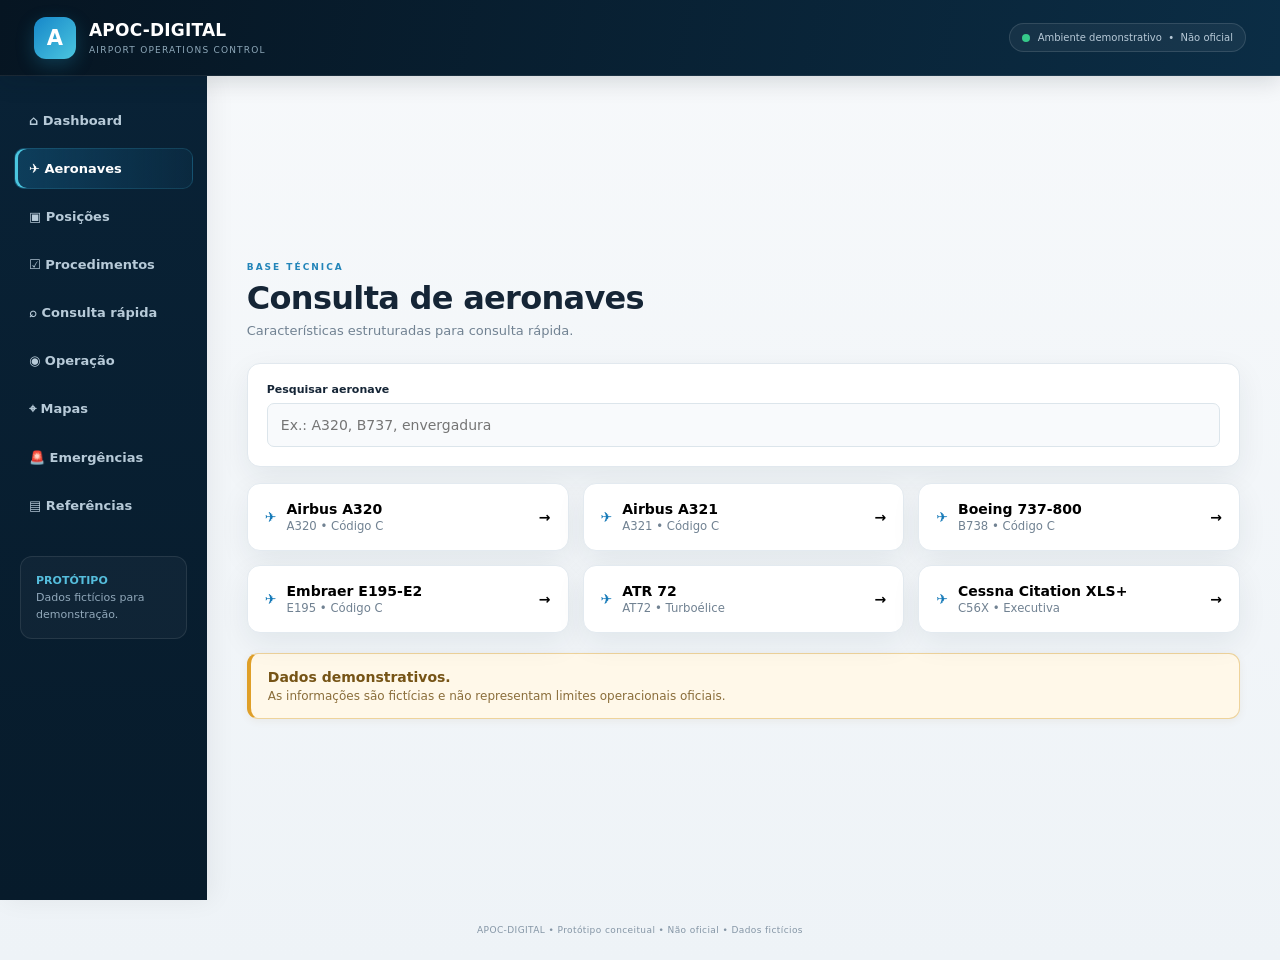
==== commit a8608076: "Adiciona Emergencias ao menu principal" ====
--- a/aeronaves.html
+++ b/aeronaves.html
@@ -1,3 +1,3 @@
-<!doctype html><html lang="pt-BR"><head><meta charset="UTF-8"><meta name="viewport" content="width=device-width,initial-scale=1"><title>APOC-DIGITAL | Aeronaves</title><link rel="stylesheet" href="styles.css"></head><body><header class="topbar"><a class="brand" href="index.html"><div class="brand-mark">A</div><div><strong>APOC-DIGITAL</strong><span>Airport Operations Control</span></div></a><div class="top-status"><span class="dot"></span> Ambiente demonstrativo&nbsp; • &nbsp;Não oficial</div></header><div class="shell"><aside class="sidebar"><nav><a href="index.html">⌂ Dashboard</a><a class="active" href="aeronaves.html">✈ Aeronaves</a><a href="posicoes.html">▣ Posições</a><a href="procedimentos.html">☑ Procedimentos</a><a href="consulta-rapida.html">⌕ Consulta rápida</a><a href="operacao.html">◉ Operação</a><a href="mapas.html">⌖ Mapas</a><a href="referencias.html">▤ Referências</a></nav><div class="side-note"><b>PROTÓTIPO</b><br>Dados fictícios para demonstração.</div></aside><main class="content"><div class="page-head"><div><span class="eyebrow">BASE TÉCNICA</span><h1>Consulta de aeronaves</h1><p>Características estruturadas para consulta rápida.</p></div></div><div class="searchbar"><label for="q">Pesquisar aeronave</label><input id="q" type="search" placeholder="Ex.: A320, B737, envergadura"></div><section class="aircraft-grid" id="lista"></section><section class="detail-panel" id="detalhe" hidden></section><div class="notice"><strong>Dados demonstrativos.</strong><span>As informações são fictícias e não representam limites operacionais oficiais.</span></div></main></div><footer>APOC-DIGITAL • Protótipo conceitual • Não oficial • Dados fictícios</footer><script>
+<!doctype html><html lang="pt-BR"><head><meta charset="UTF-8"><meta name="viewport" content="width=device-width,initial-scale=1"><title>APOC-DIGITAL | Aeronaves</title><link rel="stylesheet" href="styles.css"></head><body><header class="topbar"><a class="brand" href="index.html"><div class="brand-mark">A</div><div><strong>APOC-DIGITAL</strong><span>Airport Operations Control</span></div></a><div class="top-status"><span class="dot"></span> Ambiente demonstrativo&nbsp; • &nbsp;Não oficial</div></header><div class="shell"><aside class="sidebar"><nav><a href="index.html">⌂ Dashboard</a><a class="active" href="aeronaves.html">✈ Aeronaves</a><a href="posicoes.html">▣ Posições</a><a href="procedimentos.html">☑ Procedimentos</a><a href="consulta-rapida.html">⌕ Consulta rápida</a><a href="operacao.html">◉ Operação</a><a href="mapas.html">⌖ Mapas</a><a href="emergencias.html">🚨 Emergências</a><a href="referencias.html">▤ Referências</a></nav><div class="side-note"><b>PROTÓTIPO</b><br>Dados fictícios para demonstração.</div></aside><main class="content"><div class="page-head"><div><span class="eyebrow">BASE TÉCNICA</span><h1>Consulta de aeronaves</h1><p>Características estruturadas para consulta rápida.</p></div></div><div class="searchbar"><label for="q">Pesquisar aeronave</label><input id="q" type="search" placeholder="Ex.: A320, B737, envergadura"></div><section class="aircraft-grid" id="lista"></section><section class="detail-panel" id="detalhe" hidden></section><div class="notice"><strong>Dados demonstrativos.</strong><span>As informações são fictícias e não representam limites operacionais oficiais.</span></div></main></div><footer>APOC-DIGITAL • Protótipo conceitual • Não oficial • Dados fictícios</footer><script>
 const a=[['Airbus A320','A320','Código C','35,80 m','37,57 m','P01 • P02 • P05'],['Airbus A321','A321','Código C','35,80 m','44,51 m','P01 • P02 • P06'],['Boeing 737-800','B738','Código C','35,80 m','39,47 m','P01 • P03 • P05'],['Embraer E195-E2','E195','Código C','35,10 m','41,50 m','P02 • P04 • P07'],['ATR 72','AT72','Turboélice','27,05 m','27,17 m','P04 • P08 • P09'],['Cessna Citation XLS+','C56X','Executiva','17,17 m','16,00 m','P10 • P11 • P12']];
 const l=document.getElementById('lista'),d=document.getElementById('detalhe');function render(q=''){l.innerHTML='';a.filter(x=>(x[0]+' '+x[1]+' '+x[2]).toLowerCase().includes(q.toLowerCase())).forEach(x=>{let b=document.createElement('button');b.className='air-card';b.innerHTML='<span class="plane">✈</span><div><b>'+x[0]+'</b><small>'+x[1]+' • '+x[2]+'</small></div><b>→</b>';b.onclick=()=>{d.hidden=false;d.innerHTML='<div class="page-head"><div><span class="eyebrow">FICHA DEMONSTRATIVA</span><h2>'+x[0]+'</h2></div></div><div class="info-grid"><div class="info"><b>Envergadura</b><span>'+x[3]+'</span></div><div class="info"><b>Comprimento</b><span>'+x[4]+'</span></div><div class="info"><b>Categoria</b><span>'+x[2]+'</span></div><div class="info"><b>Posições exemplo</b><span>'+x[5]+'</span></div></div>';d.scrollIntoView({behavior:'smooth'})};l.appendChild(b)})}document.getElementById('q').oninput=e=>render(e.target.value);render();</script></body></html>
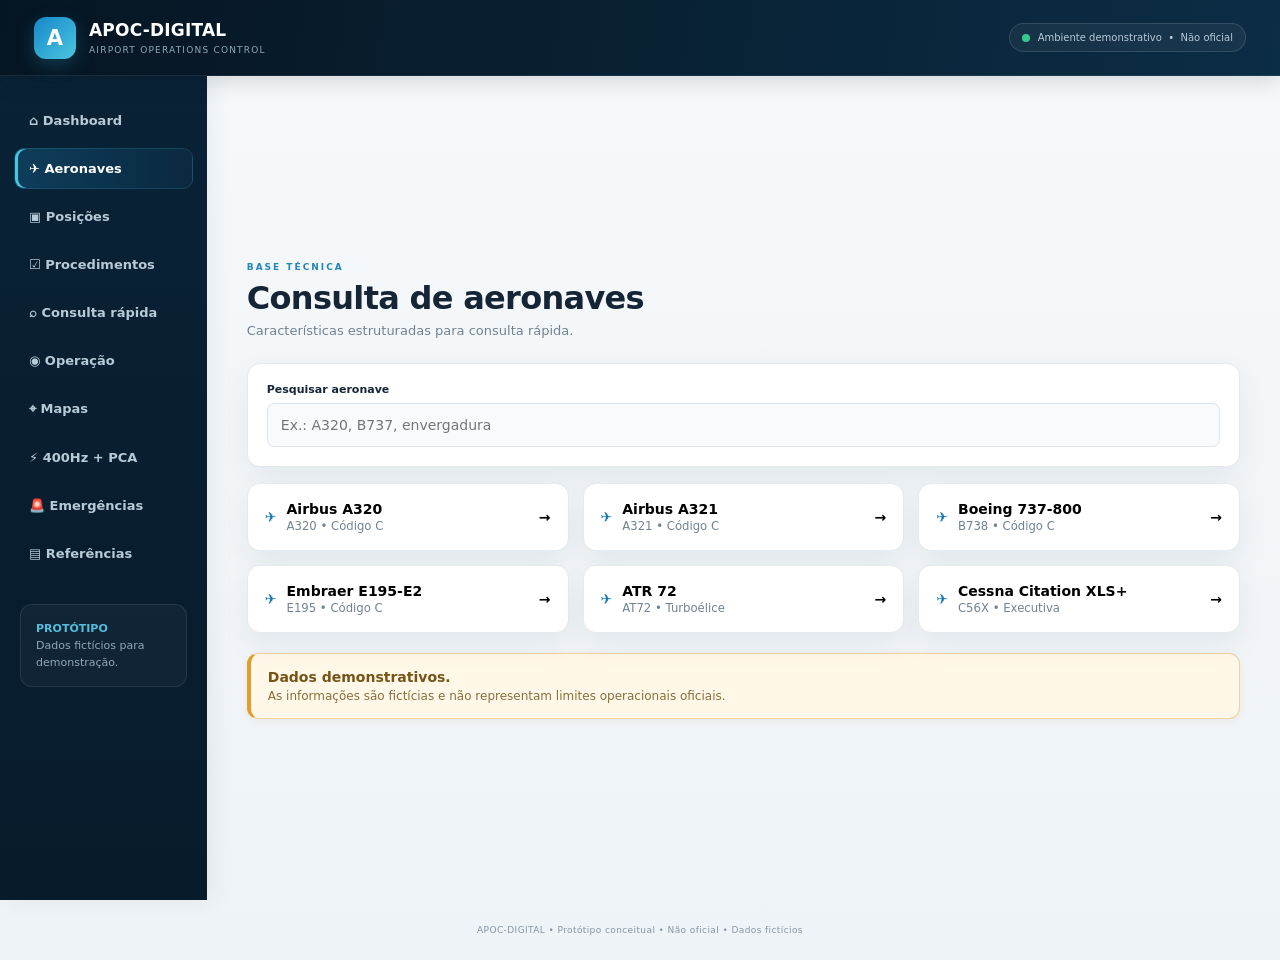
==== commit 67ab75e0: "Integra módulo 400Hz + PCA na navegação" ====
--- a/aeronaves.html
+++ b/aeronaves.html
@@ -1,3 +1,3 @@
-<!doctype html><html lang="pt-BR"><head><meta charset="UTF-8"><meta name="viewport" content="width=device-width,initial-scale=1"><title>APOC-DIGITAL | Aeronaves</title><link rel="stylesheet" href="styles.css"></head><body><header class="topbar"><a class="brand" href="index.html"><div class="brand-mark">A</div><div><strong>APOC-DIGITAL</strong><span>Airport Operations Control</span></div></a><div class="top-status"><span class="dot"></span> Ambiente demonstrativo&nbsp; • &nbsp;Não oficial</div></header><div class="shell"><aside class="sidebar"><nav><a href="index.html">⌂ Dashboard</a><a class="active" href="aeronaves.html">✈ Aeronaves</a><a href="posicoes.html">▣ Posições</a><a href="procedimentos.html">☑ Procedimentos</a><a href="consulta-rapida.html">⌕ Consulta rápida</a><a href="operacao.html">◉ Operação</a><a href="mapas.html">⌖ Mapas</a><a href="emergencias.html">🚨 Emergências</a><a href="referencias.html">▤ Referências</a></nav><div class="side-note"><b>PROTÓTIPO</b><br>Dados fictícios para demonstração.</div></aside><main class="content"><div class="page-head"><div><span class="eyebrow">BASE TÉCNICA</span><h1>Consulta de aeronaves</h1><p>Características estruturadas para consulta rápida.</p></div></div><div class="searchbar"><label for="q">Pesquisar aeronave</label><input id="q" type="search" placeholder="Ex.: A320, B737, envergadura"></div><section class="aircraft-grid" id="lista"></section><section class="detail-panel" id="detalhe" hidden></section><div class="notice"><strong>Dados demonstrativos.</strong><span>As informações são fictícias e não representam limites operacionais oficiais.</span></div></main></div><footer>APOC-DIGITAL • Protótipo conceitual • Não oficial • Dados fictícios</footer><script>
+<!doctype html><html lang="pt-BR"><head><meta charset="UTF-8"><meta name="viewport" content="width=device-width,initial-scale=1"><title>APOC-DIGITAL | Aeronaves</title><link rel="stylesheet" href="styles.css"></head><body><header class="topbar"><a class="brand" href="index.html"><div class="brand-mark">A</div><div><strong>APOC-DIGITAL</strong><span>Airport Operations Control</span></div></a><div class="top-status"><span class="dot"></span> Ambiente demonstrativo&nbsp; • &nbsp;Não oficial</div></header><div class="shell"><aside class="sidebar"><nav><a href="index.html">⌂ Dashboard</a><a class="active" href="aeronaves.html">✈ Aeronaves</a><a href="posicoes.html">▣ Posições</a><a href="procedimentos.html">☑ Procedimentos</a><a href="consulta-rapida.html">⌕ Consulta rápida</a><a href="operacao.html">◉ Operação</a><a href="mapas.html">⌖ Mapas</a><a href="400hz.html">⚡ 400Hz + PCA</a><a href="emergencias.html">🚨 Emergências</a><a href="referencias.html">▤ Referências</a></nav><div class="side-note"><b>PROTÓTIPO</b><br>Dados fictícios para demonstração.</div></aside><main class="content"><div class="page-head"><div><span class="eyebrow">BASE TÉCNICA</span><h1>Consulta de aeronaves</h1><p>Características estruturadas para consulta rápida.</p></div></div><div class="searchbar"><label for="q">Pesquisar aeronave</label><input id="q" type="search" placeholder="Ex.: A320, B737, envergadura"></div><section class="aircraft-grid" id="lista"></section><section class="detail-panel" id="detalhe" hidden></section><div class="notice"><strong>Dados demonstrativos.</strong><span>As informações são fictícias e não representam limites operacionais oficiais.</span></div></main></div><footer>APOC-DIGITAL • Protótipo conceitual • Não oficial • Dados fictícios</footer><script>
 const a=[['Airbus A320','A320','Código C','35,80 m','37,57 m','P01 • P02 • P05'],['Airbus A321','A321','Código C','35,80 m','44,51 m','P01 • P02 • P06'],['Boeing 737-800','B738','Código C','35,80 m','39,47 m','P01 • P03 • P05'],['Embraer E195-E2','E195','Código C','35,10 m','41,50 m','P02 • P04 • P07'],['ATR 72','AT72','Turboélice','27,05 m','27,17 m','P04 • P08 • P09'],['Cessna Citation XLS+','C56X','Executiva','17,17 m','16,00 m','P10 • P11 • P12']];
 const l=document.getElementById('lista'),d=document.getElementById('detalhe');function render(q=''){l.innerHTML='';a.filter(x=>(x[0]+' '+x[1]+' '+x[2]).toLowerCase().includes(q.toLowerCase())).forEach(x=>{let b=document.createElement('button');b.className='air-card';b.innerHTML='<span class="plane">✈</span><div><b>'+x[0]+'</b><small>'+x[1]+' • '+x[2]+'</small></div><b>→</b>';b.onclick=()=>{d.hidden=false;d.innerHTML='<div class="page-head"><div><span class="eyebrow">FICHA DEMONSTRATIVA</span><h2>'+x[0]+'</h2></div></div><div class="info-grid"><div class="info"><b>Envergadura</b><span>'+x[3]+'</span></div><div class="info"><b>Comprimento</b><span>'+x[4]+'</span></div><div class="info"><b>Categoria</b><span>'+x[2]+'</span></div><div class="info"><b>Posições exemplo</b><span>'+x[5]+'</span></div></div>';d.scrollIntoView({behavior:'smooth'})};l.appendChild(b)})}document.getElementById('q').oninput=e=>render(e.target.value);render();</script></body></html>
--- a/styles.css
+++ b/styles.css
@@ -58,3 +58,18 @@
 /* ===== MODULO DE MAPAS ===== */
 .map-intro{display:flex;justify-content:space-between;align-items:center;gap:25px;margin-bottom:18px;padding:28px 32px;border-radius:18px;color:#fff;background:radial-gradient(circle at 85% 30%,rgba(75,198,223,.2),transparent 28%),linear-gradient(120deg,#071d2d,#0c4b69);box-shadow:0 16px 34px rgba(8,45,67,.13);overflow:hidden}.map-intro h2{font-size:25px;margin:6px 0}.map-intro p{max-width:780px;color:#c0d5e0;line-height:1.55;font-size:12px;margin:0}.map-intro-mark{width:82px;height:82px;flex:0 0 auto;border:1px solid rgba(105,215,235,.25);border-radius:50%;display:grid;place-items:center;font-size:42px;color:#6bd7e8;background:rgba(255,255,255,.03)}.eyebrow.light{color:#78d5e8}.map-cards{display:grid;grid-template-columns:1fr 1fr;gap:16px}.map-card{background:#fff;border:1px solid #e1e8ee;border-radius:15px;box-shadow:var(--shadow);overflow:hidden}.map-card.wide{grid-column:1/-1}.map-card-head{padding:19px 20px 12px}.map-tag{font-size:8px;letter-spacing:1.3px;font-weight:900;color:#2180ad}.map-card h2{font-size:17px;margin:5px 0}.map-card-head p{font-size:11px;color:var(--muted);margin:0;line-height:1.45}.schematic{margin:0 15px 15px;border:1px solid #dce7ec;border-radius:11px;background:#f3f7f9;min-height:190px;position:relative;overflow:hidden}.terminal{display:flex;flex-direction:column;justify-content:center;gap:25px;padding:28px;background:linear-gradient(145deg,#eef5f7,#f9fbfc)}.terminal-building{margin:auto;width:76%;height:72px;border:2px solid #9dc5d3;border-radius:10px;background:#fff;display:flex;flex-direction:column;align-items:center;justify-content:center;color:#23647e}.terminal-building b{font-size:13px}.terminal-building span{font-size:9px;color:#8296a2;margin-top:4px}.gate-row{display:grid;grid-template-columns:repeat(6,1fr);gap:7px}.gate-row i{font-style:normal;text-align:center;padding:9px 4px;border:1px solid #a9cddd;border-radius:7px;background:#e8f5f9;color:#23647e;font-size:9px;font-weight:800}.apron{padding:22px;background:repeating-linear-gradient(90deg,#eef3f5 0,#eef3f5 45px,#e7eef1 45px,#e7eef1 90px)}.taxi-line{position:absolute;left:12%;right:12%;top:50%;border-top:3px dashed #a9bac4}.stand-grid{position:absolute;inset:22px 16px;display:grid;grid-template-columns:repeat(4,1fr);gap:8px}.stand-grid i{z-index:1;display:grid;place-items:center;border:1px solid #8ebccc;border-radius:8px;background:#fafdfe;color:#21657d;font-size:9px;font-style:normal;font-weight:900;box-shadow:0 3px 8px rgba(21,56,74,.05)}.apron-label{position:absolute;bottom:7px;right:10px;font-size:7px;letter-spacing:1px;color:#81939e;font-weight:900}.airport{min-height:245px;background:#eef4f2}.runway{position:absolute;left:15%;top:9%;width:70%;height:44px;background:#53636b;border-radius:6px;transform:rotate(-8deg);display:grid;place-items:center;color:#dce3e6;font-size:7px;letter-spacing:1px}.taxiway{position:absolute;background:#c6d0d3;border-radius:12px}.taxiway.t1{width:62%;height:18px;left:19%;top:51%;transform:rotate(-8deg)}.taxiway.t2{width:18px;height:62%;left:44%;top:30%;transform:rotate(22deg)}.terminal-mini{position:absolute;left:12%;bottom:25px;width:23%;height:43px;border-radius:7px;background:#dcecf1;border:1px solid #8db9c8;display:grid;place-items:center;color:#26677f;font-size:9px;font-weight:900}.apron-mini{position:absolute;right:14%;bottom:26px;width:28%;height:50px;border:1px dashed #94b4bf;border-radius:8px;display:grid;place-items:center;color:#718792;font-size:8px;font-weight:900}.north{position:absolute;right:15px;top:12px;width:24px;height:24px;border:1px solid #aac0c8;border-radius:50%;display:grid;place-items:center;color:#56727f;font-weight:900;font-size:10px}.patio3{display:grid;grid-template-columns:1fr 1fr;gap:12px;padding:16px;background:linear-gradient(145deg,#eef4f5,#f8fafb)}.zone{border:1px solid #b8cfd8;border-radius:10px;padding:13px;display:grid;grid-template-columns:repeat(2,1fr);gap:7px;background:#fff}.zone b{grid-column:1/-1;font-size:11px;color:#27677e}.zone>span{grid-column:1/-1;font-size:8px;color:#82939d;margin-bottom:3px}.zone i{font-style:normal;text-align:center;padding:10px 4px;border-radius:7px;background:#edf7fa;border:1px solid #bddce6;color:#28687f;font-size:9px;font-weight:900}.south-zone i{background:#f4f6f7;border-color:#cdd8dd;color:#627680}
 @media(max-width:700px){.map-intro{padding:23px;}.map-intro-mark{display:none}.map-cards{grid-template-columns:1fr}.map-card.wide{grid-column:auto}.gate-row{grid-template-columns:repeat(3,1fr)}.patio3{grid-template-columns:1fr}.airport{min-height:220px}}
+
+/* ===== MODULO DE EMERGENCIAS ===== */
+.emergency-hero{display:flex;align-items:center;justify-content:space-between;gap:25px;margin-bottom:18px;padding:30px 34px;border-radius:18px;color:#fff;background:radial-gradient(circle at 85% 25%,rgba(229,164,58,.18),transparent 25%),linear-gradient(120deg,#081a28,#12445e);box-shadow:0 16px 34px rgba(8,45,67,.13)}.emergency-hero h2{font-size:26px;margin:6px 0 8px}.emergency-hero p{max-width:820px;color:#c3d5df;line-height:1.55;margin:0;font-size:12px}.emergency-shield{width:82px;height:82px;flex:0 0 auto;border:1px solid rgba(238,178,79,.35);border-radius:22px;display:grid;place-items:center;color:#f1b65b;font-size:38px;font-weight:900;background:rgba(255,255,255,.035);box-shadow:inset 0 0 30px rgba(229,164,58,.05)}.emergency-grid{display:grid;grid-template-columns:repeat(2,1fr);gap:13px}.emergency-card{position:relative;display:grid;grid-template-columns:45px 1fr auto;align-items:center;gap:12px;padding:17px;background:#fff;border:1px solid #e1e8ee;border-radius:13px;box-shadow:var(--shadow);transition:.16s}.emergency-card:hover{transform:translateY(-2px);border-color:#c3dce7}.emergency-card.critical{border-left:4px solid #e0a13b}.emergency-card .em-icon{width:43px;height:43px;border-radius:12px;background:#edf7fb;color:#19749c;display:grid;place-items:center;font-size:19px}.emergency-card.critical .em-icon{background:#fff4df;color:#ad711d}.emergency-card span{font-size:8px;letter-spacing:1.2px;color:#7e919d;font-weight:900}.emergency-card h3{font-size:14px;margin:3px 0}.emergency-card p{font-size:11px;line-height:1.4;color:var(--muted);margin:0}.emergency-card>a{font-size:9px;color:#1679aa;text-decoration:none;font-weight:900;white-space:nowrap}.emergency-flow,.scenario-section,.document-architecture{margin-top:22px}.flow-steps{display:grid;grid-template-columns:1fr 28px 1fr 28px 1fr 28px 1fr;align-items:center;gap:8px}.flow-step{min-height:105px;padding:15px;background:#fff;border:1px solid #e1e8ee;border-radius:12px;box-shadow:var(--shadow)}.flow-step b{display:inline-grid;place-items:center;width:25px;height:25px;border-radius:8px;background:#eaf6fb;color:#17739a;font-size:9px}.flow-step strong{display:block;margin-top:10px;font-size:11px}.flow-step span{display:block;margin-top:4px;color:var(--muted);font-size:10px;line-height:1.4}.flow-arrow{text-align:center;color:#83a1af;font-size:18px}.flow-note{margin-top:10px;padding:12px 14px;border-radius:10px;background:#f3f8fa;border:1px solid #dce9ee;color:#607783;font-size:10px;line-height:1.45}.scenario-list{display:grid;grid-template-columns:1fr 1fr;gap:8px}.scenario-list>div{display:grid;grid-template-columns:30px 1fr auto;align-items:center;gap:9px;padding:11px 13px;background:#fff;border:1px solid #e3e9ed;border-radius:10px}.scenario-list>div>span{width:27px;height:27px;border-radius:8px;background:#edf7fb;display:grid;place-items:center;font-size:13px}.scenario-list b{display:block;font-size:10px}.scenario-list small{display:block;color:#7b8d99;font-size:9px;margin-top:2px}.scenario-list em{font-style:normal;font-size:8px;font-weight:900;color:#718894;background:#f4f7f8;border-radius:12px;padding:5px 7px}.emergency-support{display:grid;grid-template-columns:1fr 1fr;gap:14px;margin-top:22px}.support-card{padding:20px;background:linear-gradient(145deg,#fff,#f7fafb);border:1px solid #e1e8ee;border-radius:13px;box-shadow:var(--shadow)}.support-card h2{font-size:16px;margin:6px 0}.support-card p{font-size:11px;line-height:1.5;color:var(--muted)}.support-card a{font-size:10px;color:#1679aa;text-decoration:none;font-weight:900}.doc-grid{display:grid;grid-template-columns:repeat(3,1fr);gap:10px}.doc-grid>div{padding:13px 14px;background:#fff;border:1px solid #e1e8ee;border-radius:10px;box-shadow:var(--shadow)}.doc-grid b{display:block;font-size:10px}.doc-grid span{display:block;color:var(--muted);font-size:9px;margin-top:4px;line-height:1.4}@media(max-width:900px){.emergency-grid,.scenario-list,.emergency-support{grid-template-columns:1fr}.flow-steps{grid-template-columns:1fr}.flow-arrow{transform:rotate(90deg);height:22px}.doc-grid{grid-template-columns:1fr 1fr}}@media(max-width:600px){.emergency-hero{padding:24px}.emergency-shield{display:none}.emergency-card{grid-template-columns:40px 1fr}.emergency-card>a{grid-column:2}.doc-grid{grid-template-columns:1fr}}
+
+
+/* ===== MODULO 400Hz + PCA ===== */
+.hz-hero{display:flex;align-items:center;justify-content:space-between;gap:25px;margin-bottom:18px;padding:30px 34px;border-radius:18px;color:#fff;background:radial-gradient(circle at 84% 25%,rgba(76,204,229,.2),transparent 27%),linear-gradient(120deg,#071b2b,#0c4d6b);box-shadow:0 16px 34px rgba(8,45,67,.13)}
+.hz-hero h2{font-size:26px;line-height:1.2;margin:6px 0 8px;max-width:820px}.hz-hero p{max-width:820px;color:#c4d8e2;line-height:1.55;margin:0;font-size:12px}.hz-icon{width:84px;height:84px;flex:0 0 auto;border:1px solid rgba(105,215,235,.3);border-radius:22px;display:grid;place-items:center;color:#72dcec;font-size:38px;background:rgba(255,255,255,.035)}
+.hz-summary{display:grid;grid-template-columns:repeat(4,1fr);gap:13px;margin-bottom:18px}.hz-stat{padding:17px;background:#fff;border:1px solid #e1e8ee;border-radius:13px;box-shadow:var(--shadow)}.hz-stat span{display:block;font-size:8px;letter-spacing:1px;color:#738694;font-weight:900}.hz-stat strong{display:block;font-size:24px;margin:5px 0 3px;letter-spacing:-.5px}.hz-stat small{display:block;color:var(--muted);font-size:9px;line-height:1.4}
+.hz-grid{display:grid;grid-template-columns:1.15fr .85fr;gap:15px}.hz-panel{background:#fff;border:1px solid #e1e8ee;border-radius:14px;padding:19px;box-shadow:var(--shadow);margin-bottom:15px}.hz-muted{color:var(--muted);font-size:11px;line-height:1.5;margin-top:-3px}.hz-position-grid{display:grid;grid-template-columns:repeat(3,1fr);gap:9px;margin-top:14px}.hz-position{min-height:82px;text-align:left;padding:12px;border:1px solid #cfe0e7;border-radius:11px;background:linear-gradient(145deg,#f5fbfd,#edf7fa);color:#205e76;cursor:pointer;transition:.16s}.hz-position:hover,.hz-position.selected{transform:translateY(-2px);border-color:#54bad5;box-shadow:0 9px 18px rgba(26,114,145,.1)}.hz-position span{display:block;color:#1693bd;font-size:15px}.hz-position b{display:block;font-size:17px;margin-top:3px}.hz-position small{font-size:8px;color:#718793;font-weight:800;letter-spacing:.5px}
+.hz-rule{display:grid;grid-template-columns:28px 1fr;gap:10px;padding:12px 0;border-bottom:1px solid #edf1f4}.hz-rule:last-child{border-bottom:0}.hz-rule>b{width:27px;height:27px;border-radius:8px;background:#edf7fb;color:#18769b;display:grid;place-items:center;font-size:9px}.hz-rule strong{font-size:11px}.hz-rule p{margin:3px 0 0;color:var(--muted);font-size:10px;line-height:1.45}
+.hz-measure{margin-top:0}.hz-measure-grid{display:grid;grid-template-columns:repeat(3,1fr);gap:10px}.hz-measure-grid>div{padding:14px;border:1px solid #e2e9ee;border-radius:10px;background:#f9fbfc}.hz-measure-grid b{display:block;font-size:10px}.hz-measure-grid strong{display:block;font-size:21px;margin:5px 0;color:#2a718c}.hz-measure-grid p{margin:0;color:var(--muted);font-size:9px;line-height:1.45}.hz-demo-box{margin-top:12px;padding:12px 14px;border-radius:10px;background:#f3f8fa;border:1px solid #dce9ee;color:#607783;font-size:10px;line-height:1.5}.hz-demo-box b{color:#355c6d}
+.hz-flow{display:grid;grid-template-columns:1fr 25px 1fr 25px 1fr 25px 1fr;align-items:center;gap:7px}.hz-flow>div{min-height:92px;padding:13px;border:1px solid #e2e9ee;border-radius:10px;background:#f9fbfc}.hz-flow span{display:grid;place-items:center;width:23px;height:23px;border-radius:7px;background:#eaf6fb;color:#18739a;font-size:9px;font-weight:900}.hz-flow b{display:block;font-size:10px;margin-top:8px}.hz-flow small{display:block;color:var(--muted);font-size:9px;line-height:1.35;margin-top:3px}.hz-flow i{text-align:center;color:#86a0ad;font-style:normal;font-size:18px}
+@media(max-width:950px){.hz-summary{grid-template-columns:1fr 1fr}.hz-grid{grid-template-columns:1fr}.hz-measure-grid{grid-template-columns:1fr 1fr}}
+@media(max-width:650px){.hz-hero{padding:24px}.hz-icon{display:none}.hz-summary,.hz-measure-grid{grid-template-columns:1fr}.hz-position-grid{grid-template-columns:repeat(2,1fr)}.hz-flow{grid-template-columns:1fr}.hz-flow i{transform:rotate(90deg);height:20px}.hz-panel{padding:16px}}
